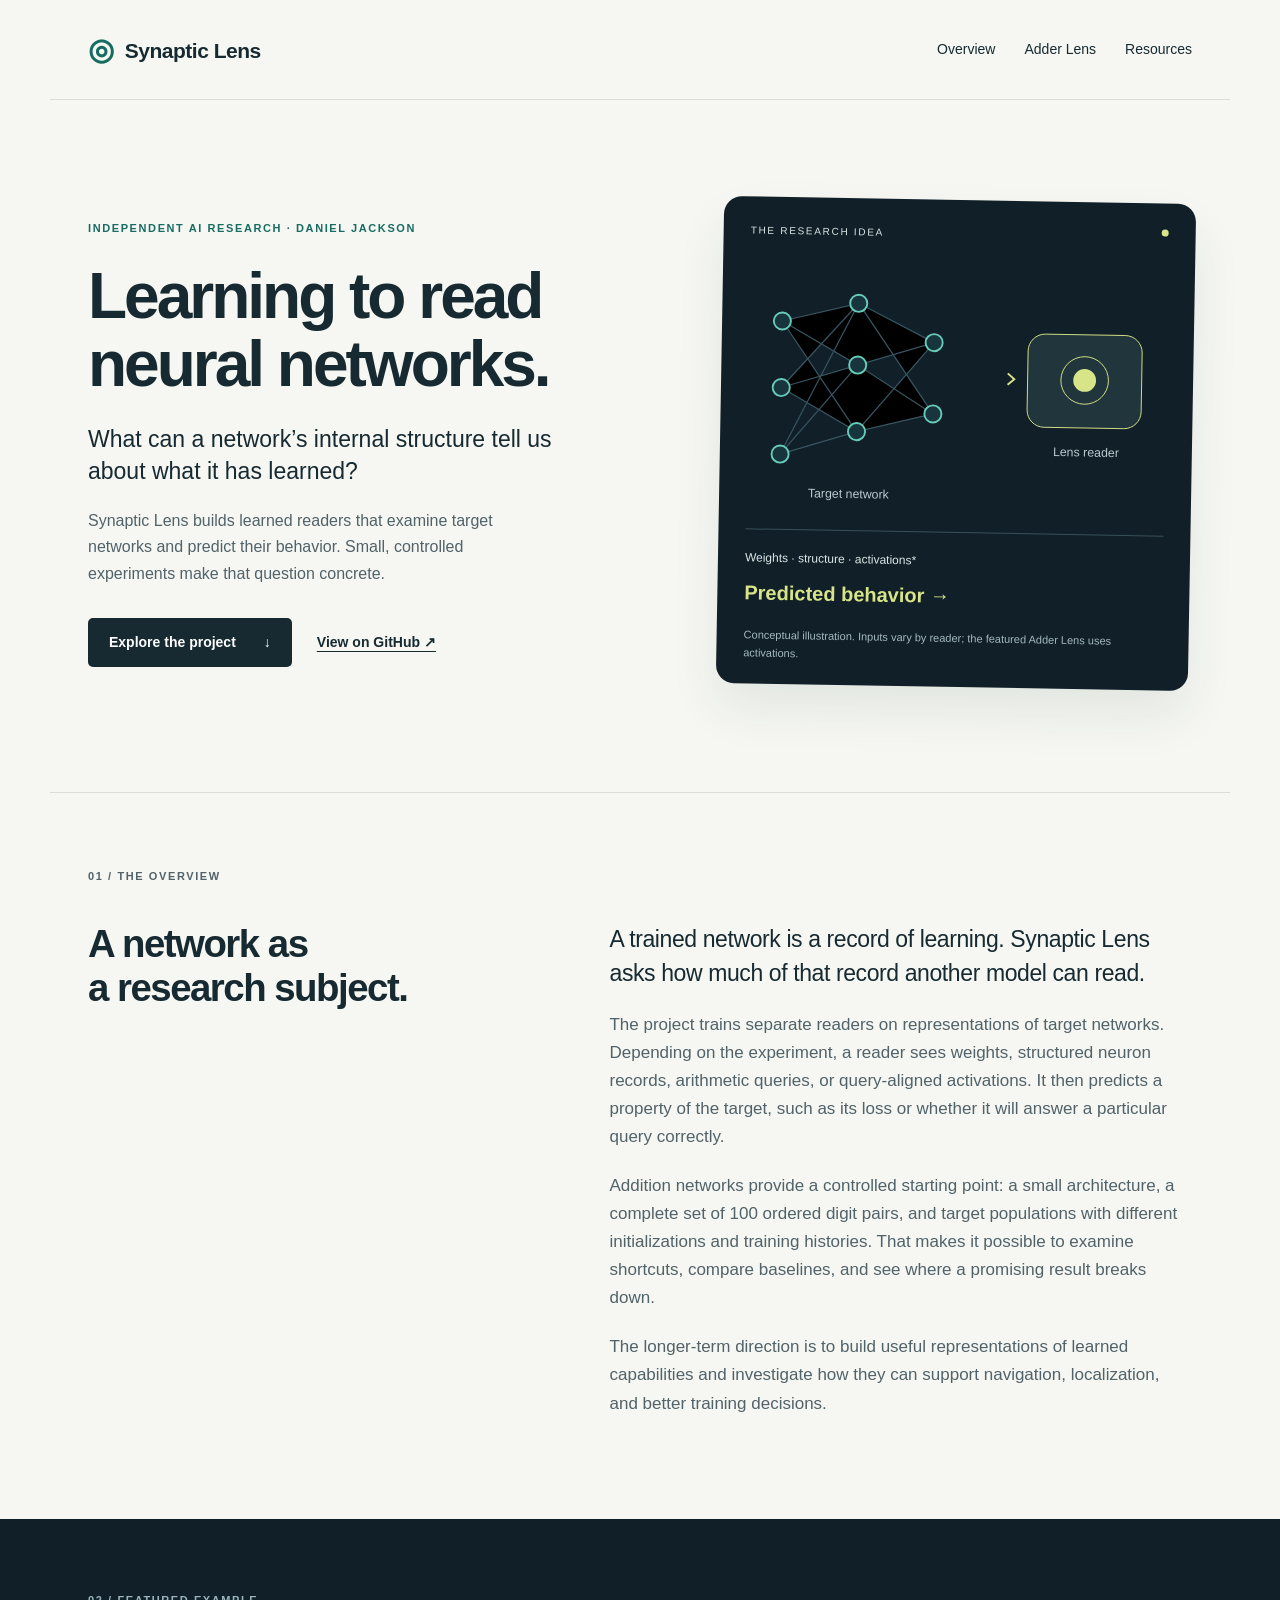
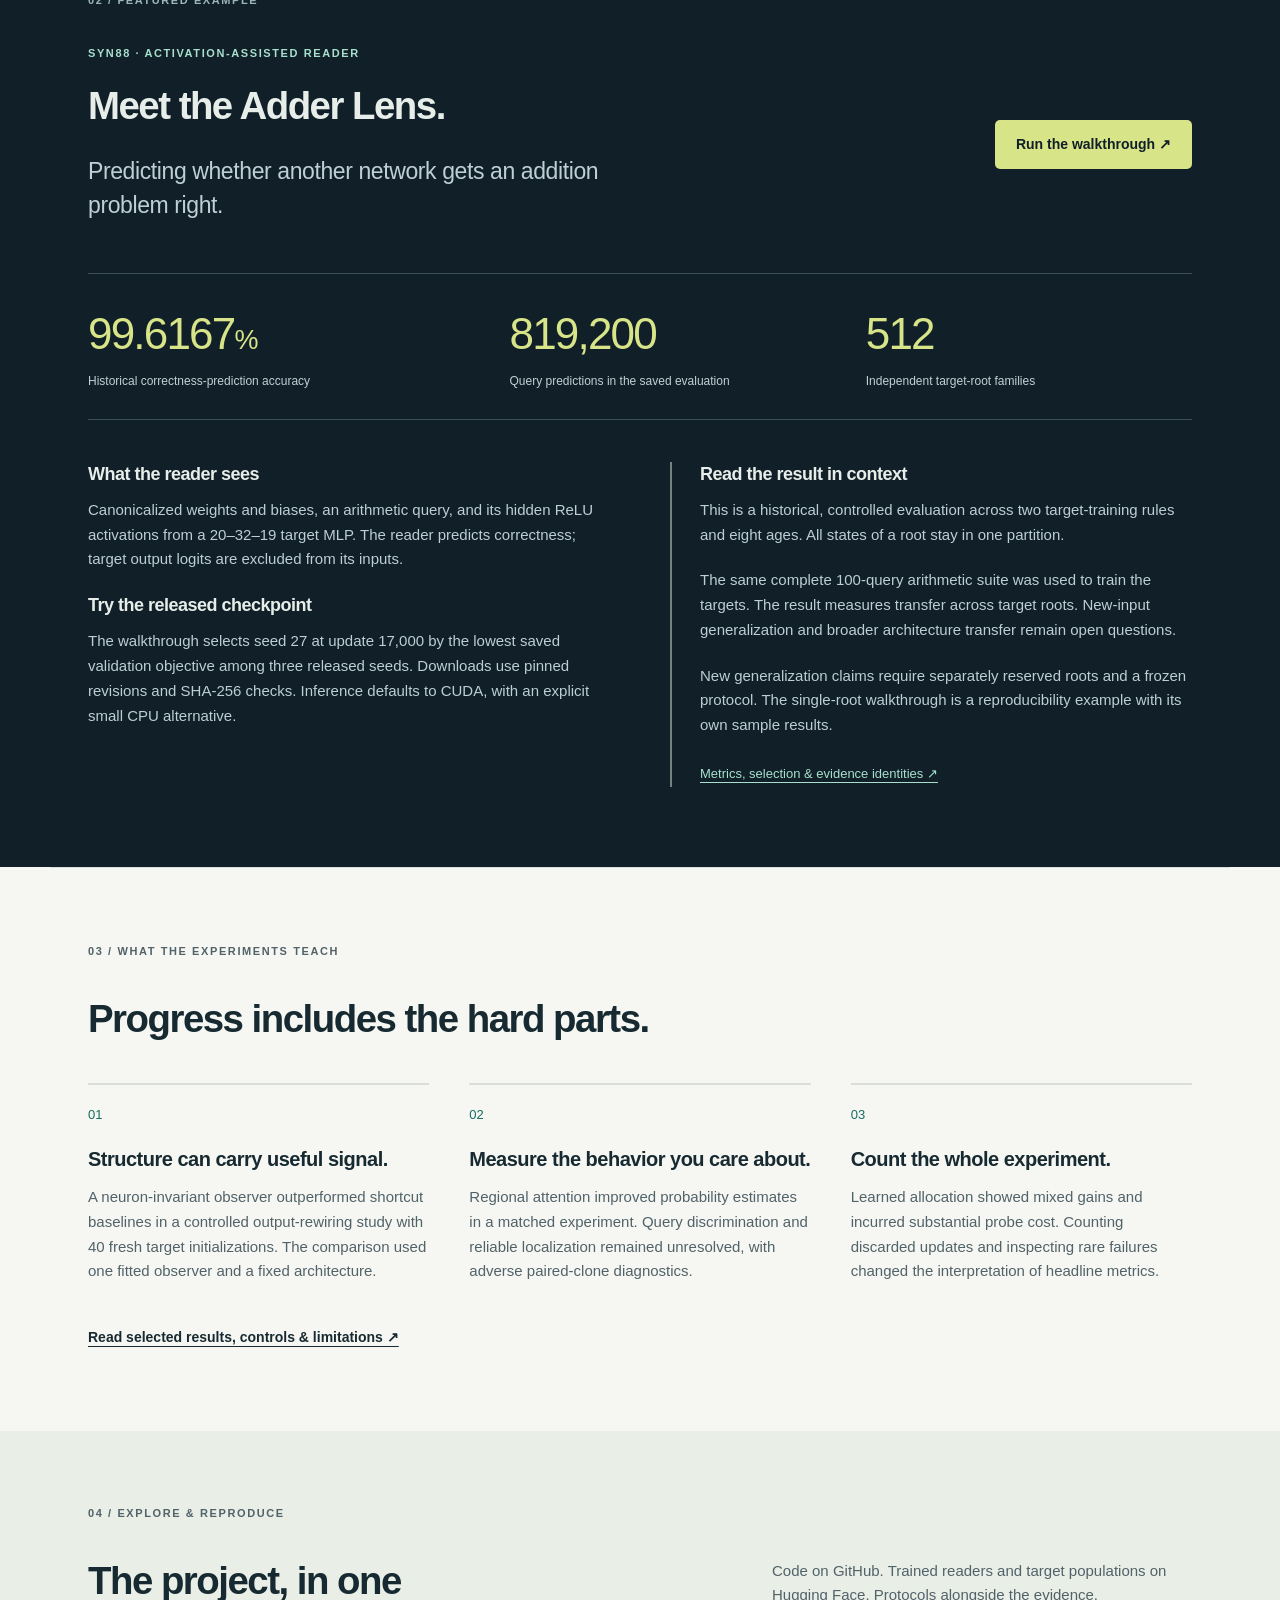
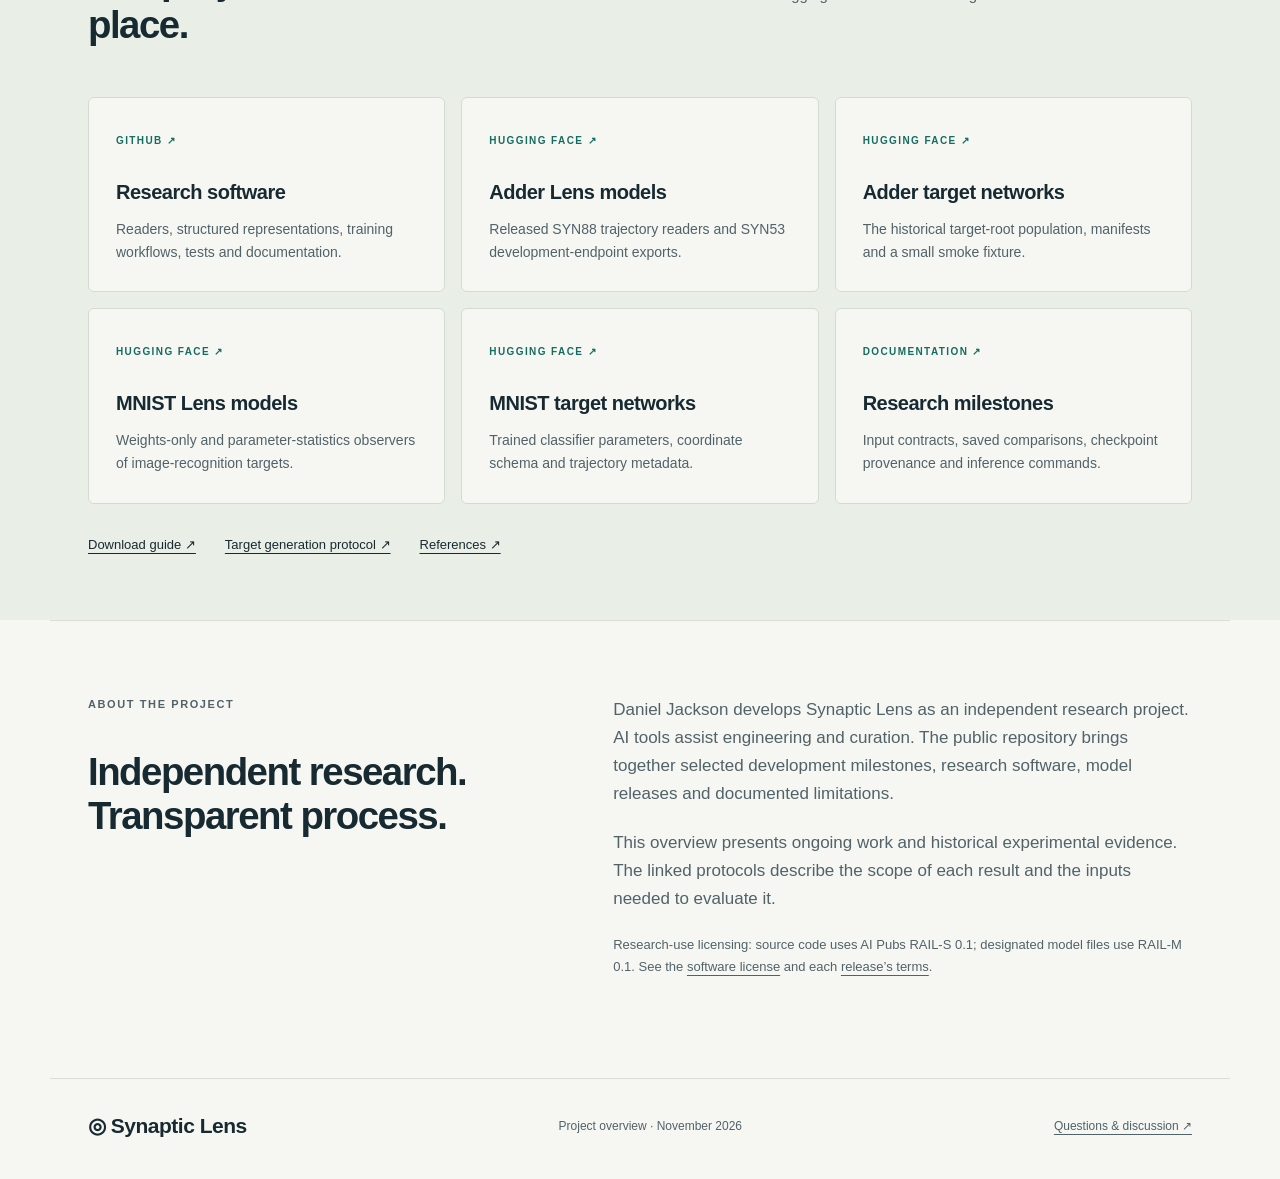
==== docs/index.html @ 33cac9ff "Add Synaptic Lens research overview and GitHub Pages hub" ====
<!doctype html>
<html lang="en"><head><meta charset="utf-8"><meta name="viewport" content="width=device-width, initial-scale=1"><meta name="description" content="Synaptic Lens is Daniel Jackson’s independent research project studying what neural networks reveal about their own capabilities. Explore the research, trained readers, and reproducible examples."><meta name="theme-color" content="#101f28"><title>Synaptic Lens · Learning to read neural networks</title><link rel="stylesheet" href="assets/site.css"></head>
<body><a class="skip" href="#main">Skip to content</a>
<header class="wrap"><a class="brand" href="#"><span class="mark" aria-hidden="true">◎</span> Synaptic Lens</a><nav aria-label="Main navigation"><a href="#overview">Overview</a><a href="#example">Adder Lens</a><a href="#resources">Resources</a></nav></header>
<main id="main"><section class="hero wrap"><div><p class="eyebrow">INDEPENDENT AI RESEARCH · DANIEL JACKSON</p><h1>Learning to read<br>neural networks.</h1><p class="lead">What can a network’s internal structure tell us about what it has learned?</p><p class="intro">Synaptic Lens builds learned readers that examine target networks and predict their behavior. Small, controlled experiments make that question concrete.</p><div class="actions"><a class="button" href="#overview">Explore the project <span aria-hidden="true">↓</span></a><a class="text-link" href="https://github.com/danielrjackson/synaptic-lens">View on GitHub ↗</a></div></div>
<div class="diagram" aria-label="Conceptual diagram: target network weights and activations enter a Lens reader, which predicts target behavior"><div class="diagram-head"><span>THE RESEARCH IDEA</span><span class="dot"></span></div><svg viewBox="0 0 440 270" role="img" aria-label="An illustrative network and a separate reader"><defs><linearGradient id="line"><stop stop-color="#67cbb9"/><stop offset="1" stop-color="#d8e488"/></linearGradient></defs><g stroke="#385561" stroke-width="1.3"><path d="M35 60L115 40 195 80M35 60L115 105 195 80M35 60L115 175 195 80M35 130L115 40 195 155M35 130L115 105 195 155M35 130L115 175 195 155M35 200L115 40M35 200L115 105M35 200L115 175"/></g><g fill="#18343c" stroke="#67cbb9" stroke-width="2"><circle cx="35" cy="60" r="9"/><circle cx="35" cy="130" r="9"/><circle cx="35" cy="200" r="9"/><circle cx="115" cy="40" r="9"/><circle cx="115" cy="105" r="9"/><circle cx="115" cy="175" r="9"/><circle cx="195" cy="80" r="9"/><circle cx="195" cy="155" r="9"/></g><path d="M223 117H278" stroke="url(#line)" stroke-width="2"/><path d="M273 111L280 117 273 123" fill="none" stroke="#d8e488" stroke-width="2"/><rect x="294" y="69" width="120" height="98" rx="18" fill="#20353c" stroke="#d8e488"/><circle cx="354" cy="117" r="25" fill="none" stroke="#d8e488"/><circle cx="354" cy="117" r="12" fill="#d8e488"/><g fill="#bacbd0" font-family="Arial,sans-serif" font-size="13"><text x="65" y="245">Target network</text><text x="322" y="197">Lens reader</text></g></svg><div class="signal"><span>Weights · structure · activations*</span><strong>Predicted behavior →</strong></div><p class="diagram-note">Conceptual illustration. Inputs vary by reader; the featured Adder Lens uses activations.</p></div></section>
<section id="overview" class="section wrap"><div class="section-label">01 / THE OVERVIEW</div><div class="editorial"><h2>A network as<br>a research subject.</h2><div><p class="large">A trained network is a record of learning. Synaptic Lens asks how much of that record another model can read.</p><p>The project trains separate readers on representations of target networks. Depending on the experiment, a reader sees weights, structured neuron records, arithmetic queries, or query-aligned activations. It then predicts a property of the target, such as its loss or whether it will answer a particular query correctly.</p><p>Addition networks provide a controlled starting point: a small architecture, a complete set of 100 ordered digit pairs, and target populations with different initializations and training histories. That makes it possible to examine shortcuts, compare baselines, and see where a promising result breaks down.</p><p>The longer-term direction is to build useful representations of learned capabilities and investigate how they can support navigation, localization, and better training decisions.</p></div></div></section>
<section id="example" class="feature"><div class="wrap"><div class="section-label">02 / FEATURED EXAMPLE</div><div class="feature-top"><div><p class="eyebrow">SYN88 · ACTIVATION-ASSISTED READER</p><h2>Meet the Adder Lens.</h2><p class="large">Predicting whether another network gets an addition problem right.</p></div><a class="button light" href="https://github.com/danielrjackson/synaptic-lens/blob/main/docs/ADDER_EXAMPLE.md">Run the walkthrough ↗</a></div><div class="stats"><div><strong>99.6167<span>%</span></strong><p>Historical correctness-prediction accuracy</p></div><div><strong>819,200</strong><p>Query predictions in the saved evaluation</p></div><div><strong>512</strong><p>Independent target-root families</p></div></div><div class="feature-details"><div><h3>What the reader sees</h3><p>Canonicalized weights and biases, an arithmetic query, and its hidden ReLU activations from a 20–32–19 target MLP. The reader predicts correctness; target output logits are excluded from its inputs.</p><h3>Try the released checkpoint</h3><p>The walkthrough selects seed 27 at update 17,000 by the lowest saved validation objective among three released seeds. Downloads use pinned revisions and SHA-256 checks. Inference defaults to CUDA, with an explicit small CPU alternative.</p></div><aside class="scope"><h3>Read the result in context</h3><p>This is a historical, controlled evaluation across two target-training rules and eight ages. All states of a root stay in one partition.</p><p>The same complete 100-query arithmetic suite was used to train the targets. The result measures transfer across target roots. New-input generalization and broader architecture transfer remain open questions.</p><p>New generalization claims require separately reserved roots and a frozen protocol. The single-root walkthrough is a reproducibility example with its own sample results.</p><a href="https://github.com/danielrjackson/synaptic-lens/blob/main/docs/ADDER_EXAMPLE.md#historical-benchmark-evidence">Metrics, selection &amp; evidence identities ↗</a></aside></div></div></section>
<section class="section wrap"><div class="section-label">03 / WHAT THE EXPERIMENTS TEACH</div><h2>Progress includes the hard parts.</h2><div class="findings"><article><span class="number">01</span><h3>Structure can carry useful signal.</h3><p>A neuron-invariant observer outperformed shortcut baselines in a controlled output-rewiring study with 40 fresh target initializations. The comparison used one fitted observer and a fixed architecture.</p></article><article><span class="number">02</span><h3>Measure the behavior you care about.</h3><p>Regional attention improved probability estimates in a matched experiment. Query discrimination and reliable localization remained unresolved, with adverse paired-clone diagnostics.</p></article><article><span class="number">03</span><h3>Count the whole experiment.</h3><p>Learned allocation showed mixed gains and incurred substantial probe cost. Counting discarded updates and inspecting rare failures changed the interpretation of headline metrics.</p></article></div><a class="text-link" href="https://github.com/danielrjackson/synaptic-lens/blob/main/docs/RESULTS.md">Read selected results, controls &amp; limitations ↗</a></section>
<section id="resources" class="resources"><div class="wrap"><div class="section-label">04 / EXPLORE &amp; REPRODUCE</div><div class="resource-header"><h2>The project, in one place.</h2><p>Code on GitHub. Trained readers and target populations on Hugging Face. Protocols alongside the evidence.</p></div><div class="resource-grid"><a class="resource" href="https://github.com/danielrjackson/synaptic-lens"><span>GITHUB ↗</span><h3>Research software</h3><p>Readers, structured representations, training workflows, tests and documentation.</p></a><a class="resource" href="https://huggingface.co/danielrjackson/synaptic-lens-adder"><span>HUGGING FACE ↗</span><h3>Adder Lens models</h3><p>Released SYN88 trajectory readers and SYN53 development-endpoint exports.</p></a><a class="resource" href="https://huggingface.co/danielrjackson/synaptic-lens-targets-adder"><span>HUGGING FACE ↗</span><h3>Adder target networks</h3><p>The historical target-root population, manifests and a small smoke fixture.</p></a><a class="resource" href="https://huggingface.co/danielrjackson/synaptic-lens-mnist"><span>HUGGING FACE ↗</span><h3>MNIST Lens models</h3><p>Weights-only and parameter-statistics observers of image-recognition targets.</p></a><a class="resource" href="https://huggingface.co/danielrjackson/synaptic-lens-targets-mnist"><span>HUGGING FACE ↗</span><h3>MNIST target networks</h3><p>Trained classifier parameters, coordinate schema and trajectory metadata.</p></a><a class="resource" href="https://github.com/danielrjackson/synaptic-lens/blob/main/docs/milestones/README.md"><span>DOCUMENTATION ↗</span><h3>Research milestones</h3><p>Input contracts, saved comparisons, checkpoint provenance and inference commands.</p></a></div><div class="small-links"><a href="https://github.com/danielrjackson/synaptic-lens/blob/main/docs/DOWNLOADS.md">Download guide ↗</a><a href="https://github.com/danielrjackson/synaptic-lens/blob/main/docs/milestones/syn88-generation.md">Target generation protocol ↗</a><a href="https://github.com/danielrjackson/synaptic-lens/blob/main/docs/REFERENCES.md">References ↗</a></div></div></section>
<section class="section wrap about"><div><div class="section-label">ABOUT THE PROJECT</div><h2>Independent research.<br>Transparent process.</h2></div><div><p>Daniel Jackson develops Synaptic Lens as an independent research project. AI tools assist engineering and curation. The public repository brings together selected development milestones, research software, model releases and documented limitations.</p><p>This overview presents ongoing work and historical experimental evidence. The linked protocols describe the scope of each result and the inputs needed to evaluate it.</p><p class="license">Research-use licensing: source code uses AI Pubs RAIL-S 0.1; designated model files use RAIL-M 0.1. See the <a href="https://github.com/danielrjackson/synaptic-lens/blob/main/LICENSE.md">software license</a> and each <a href="https://github.com/danielrjackson/synaptic-lens/blob/main/docs/ARTIFACTS.md">release’s terms</a>.</p></div></section></main>
<footer class="wrap"><a class="brand" href="#">◎ Synaptic Lens</a><span>Project overview · November 2026</span><a href="https://github.com/danielrjackson/synaptic-lens/issues">Questions &amp; discussion ↗</a></footer>
</body></html>
---- docs/assets/site.css ----
:root{--ink:#172a31;--muted:#516269;--paper:#f6f7f2;--line:#d9dfd8;--teal:#176c61;--dark:#101f28;--mint:#a8e0cd;--lime:#d8e488}*{box-sizing:border-box}html{scroll-behavior:smooth;scroll-padding-top:30px}body{margin:0;background:var(--paper);color:var(--ink);font-family:Arial,Helvetica,sans-serif;font-size:17px;line-height:1.65}a{color:inherit;text-underline-offset:4px}a:focus-visible{outline:3px solid #cb8318;outline-offset:5px}.wrap{max-width:1180px;margin:auto;padding-left:38px;padding-right:38px}header{display:flex;align-items:center;justify-content:space-between;min-height:100px;border-bottom:1px solid var(--line);gap:24px}.brand{font-weight:700;letter-spacing:-.5px;font-size:21px;text-decoration:none;white-space:nowrap}.mark{color:var(--teal);font-size:30px;vertical-align:-2px;margin-right:6px}nav{display:flex;gap:29px;font-size:14px}nav a{text-decoration:none}nav a:hover,.text-link:hover{color:var(--teal)}.hero{display:grid;grid-template-columns:1.2fr 1fr;gap:65px;align-items:center;padding-top:100px;padding-bottom:105px}.eyebrow,.section-label{font-size:11px;font-weight:700;letter-spacing:1.6px;line-height:1.6}.eyebrow{color:var(--teal)}h1{font-size:clamp(44px,5vw,64px);letter-spacing:-3px;line-height:1.07;margin:24px 0}h2{font-size:clamp(31px,3vw,40px);letter-spacing:-1.5px;line-height:1.15;margin:0 0 26px}h3{font-size:20px;letter-spacing:-.5px;line-height:1.35;margin:0 0 12px}p{margin:0 0 21px}.lead{font-size:23px;line-height:1.4;max-width:480px}.intro{font-size:16px;color:var(--muted);max-width:450px}.actions{display:flex;align-items:center;gap:25px;margin-top:31px;flex-wrap:wrap}.button{display:inline-flex;gap:28px;align-items:center;justify-content:center;padding:13px 21px;border-radius:5px;background:var(--ink);color:white;text-decoration:none;font-size:14px;font-weight:700}.button:hover{background:var(--teal)}.text-link{font-size:14px;font-weight:700}.diagram{background:var(--dark);border-radius:18px;color:#dbe7e5;padding:26px 27px 22px;box-shadow:0 25px 50px #122c3515;transform:rotate(1deg)}.diagram-head{font-size:10px;letter-spacing:1.7px;display:flex;justify-content:space-between}.dot{height:7px;width:7px;background:var(--lime);border-radius:50%}.diagram svg{width:100%;margin-top:24px}.signal{border-top:1px solid #39505a;padding-top:19px;display:flex;flex-direction:column;gap:8px;font-size:12px}.signal strong{font-size:20px;color:var(--lime)}.diagram-note{font-size:11px;color:#a5b9bf;margin:16px 0 0}.section{padding-top:75px;padding-bottom:80px;border-top:1px solid var(--line)}.section-label{color:var(--muted);margin-bottom:36px}.editorial{display:grid;grid-template-columns:1fr 1.35fr;gap:90px}.editorial p,.about p{color:var(--muted)}.large{font-size:23px;line-height:1.48;letter-spacing:-.4px}.editorial .large{color:var(--ink)}.feature{background:var(--dark);color:#e7eee9;padding:73px 0 80px}.feature .section-label{color:#9bb5bd}.feature .eyebrow{color:var(--mint)}.feature-top{display:flex;gap:35px;align-items:center;justify-content:space-between}.feature-top .large{max-width:560px;color:#bed0d4}.light{background:var(--lime);color:var(--dark);white-space:nowrap}.light:hover{background:var(--mint)}.stats{display:grid;grid-template-columns:1.2fr 1fr 1fr;border-top:1px solid #3c5058;border-bottom:1px solid #3c5058;margin:30px 0 42px;padding:29px 0;gap:30px}.stats strong{font-size:44px;letter-spacing:-1.8px;color:var(--lime);font-weight:500;line-height:1.4}.stats strong span{font-size:27px}.stats p{font-size:12px;line-height:1.5;color:#c1d0d4;margin:7px 0 0}.feature-details{display:grid;grid-template-columns:1fr 1fr;gap:60px}.feature-details p{font-size:15px;color:#bdcfd3}.feature-details h3{font-size:18px}.scope{border-left:2px solid #708582;padding-left:28px}.scope a{font-size:13px;color:var(--mint)}.findings{display:grid;grid-template-columns:repeat(3,1fr);gap:40px;margin:42px 0 18px}.number{display:block;color:var(--teal);font-size:13px;margin-bottom:21px;border-top:2px solid var(--line);padding-top:19px}.findings p{font-size:15px;color:var(--muted)}.resources{background:#e9eee6;padding:74px 0 65px}.resource-header{display:flex;gap:70px;justify-content:space-between;align-items:start}.resource-header h2{max-width:400px}.resource-header p{max-width:420px;color:var(--muted);font-size:15px}.resource-grid{display:grid;grid-template-columns:repeat(3,1fr);gap:16px;margin-top:24px}.resource{display:block;padding:27px;background:var(--paper);border:1px solid #d3dbd1;text-decoration:none;border-radius:6px;transition:transform .15s,border-color .15s}.resource:hover{transform:translateY(-3px);border-color:var(--teal)}.resource span{font-size:10px;font-weight:700;letter-spacing:1.4px;color:var(--teal)}.resource h3{margin-top:26px}.resource p{font-size:14px;color:var(--muted);margin:0}.small-links{display:flex;gap:29px;flex-wrap:wrap;margin-top:30px;font-size:13px}.about{display:grid;grid-template-columns:1fr 1.3fr;gap:80px}.license{font-size:13px}footer{border-top:1px solid var(--line);display:flex;justify-content:space-between;align-items:center;gap:20px;padding-top:30px;padding-bottom:35px}footer span,footer>a:last-child{font-size:12px;color:var(--muted)}.skip{position:absolute;left:20px;top:-80px;padding:8px;background:white;z-index:2}.skip:focus{top:10px}@media(max-width:850px){.hero{gap:35px;padding-top:65px;padding-bottom:65px}.wrap{padding-left:25px;padding-right:25px}h1{letter-spacing:-2px}.editorial{gap:40px}.feature-top{display:block}.feature-top .button{margin:4px 0 15px}.feature-details{gap:35px}.resource-grid{grid-template-columns:repeat(2,1fr)}.stats strong{font-size:34px}.about{gap:40px}.diagram{padding:20px}.findings{gap:25px}}@media(max-width:620px){body{font-size:16px}header{min-height:112px;flex-direction:column;align-items:flex-start;justify-content:center;gap:12px}nav{gap:25px;font-size:13px}.hero{grid-template-columns:1fr;gap:42px;padding-top:43px;padding-bottom:54px}h1{font-size:48px}.lead{font-size:22px}.diagram{transform:none;max-width:440px;width:100%}.editorial,.feature-details,.about{grid-template-columns:1fr;gap:14px}.section{padding-top:49px;padding-bottom:49px}.section-label{margin-bottom:27px}.feature{padding:50px 0}.stats{grid-template-columns:1fr;gap:22px;padding:22px 0}.stats>div{display:flex;gap:20px;align-items:center;justify-content:space-between}.stats strong{font-size:36px;white-space:nowrap}.stats p{max-width:145px;margin:0}.scope{margin-top:14px;padding-left:20px}.findings{grid-template-columns:1fr;gap:10px;margin-top:29px}.number{margin-bottom:14px}.resource-header{display:block}.resource-grid{grid-template-columns:1fr}.resources{padding:49px 0}.resource{padding:23px}.resource h3{margin-top:16px}.small-links{gap:16px;flex-direction:column}footer{align-items:flex-start;flex-direction:column;padding-top:25px;padding-bottom:28px}.large{font-size:21px}}@media(prefers-reduced-motion:reduce){html{scroll-behavior:auto}.resource{transition:none}}
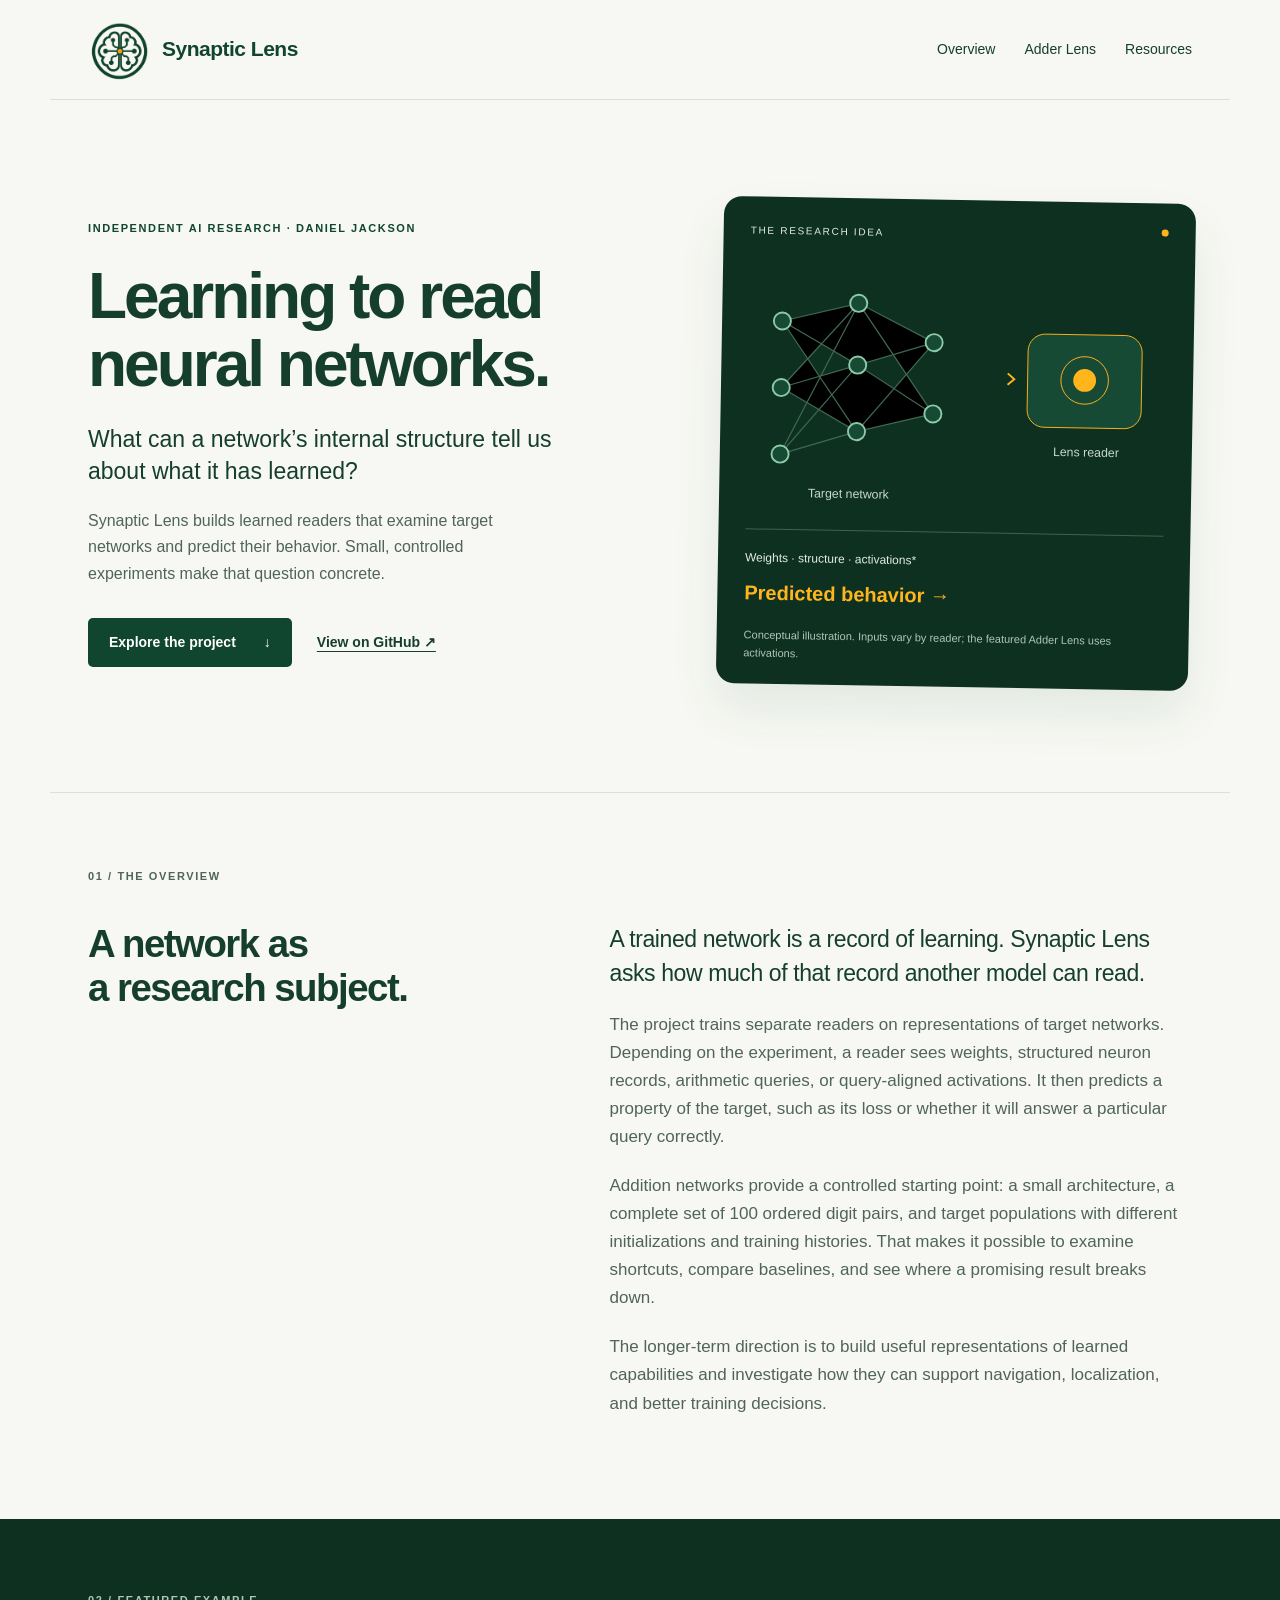
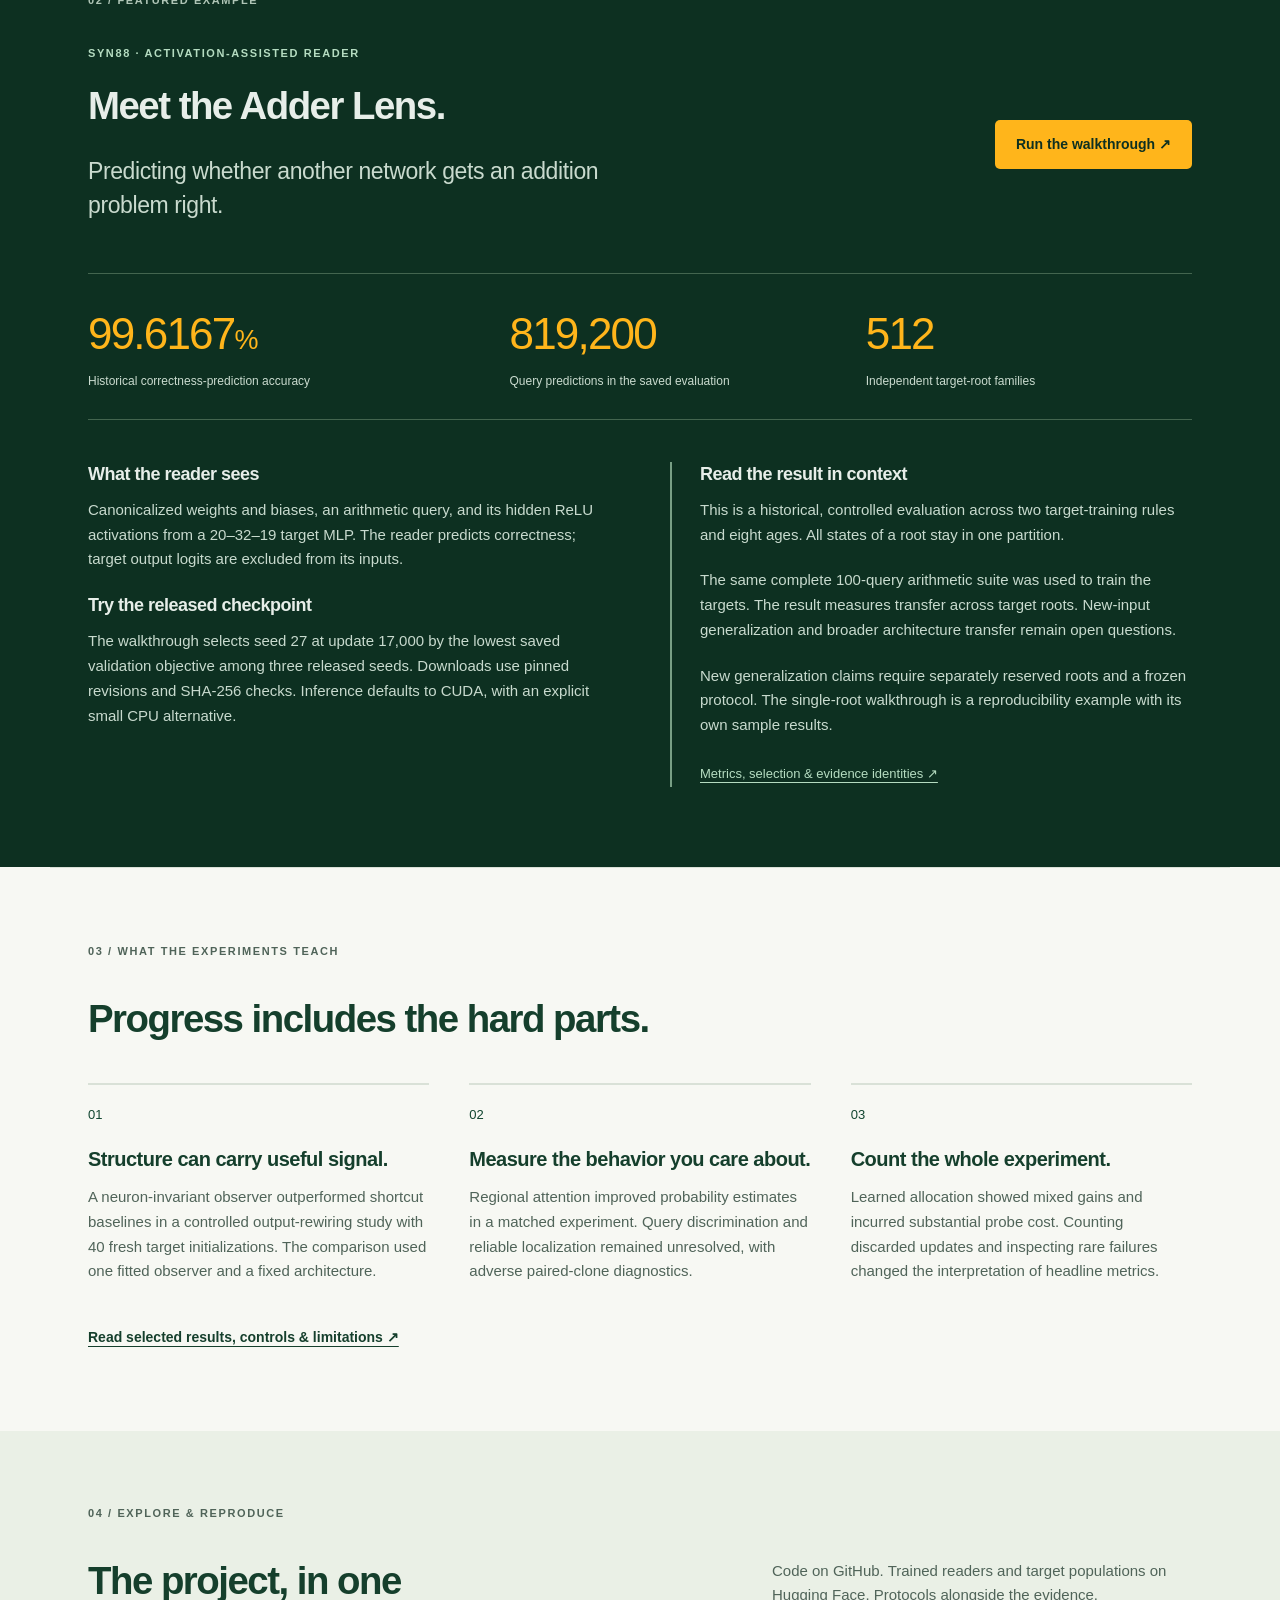
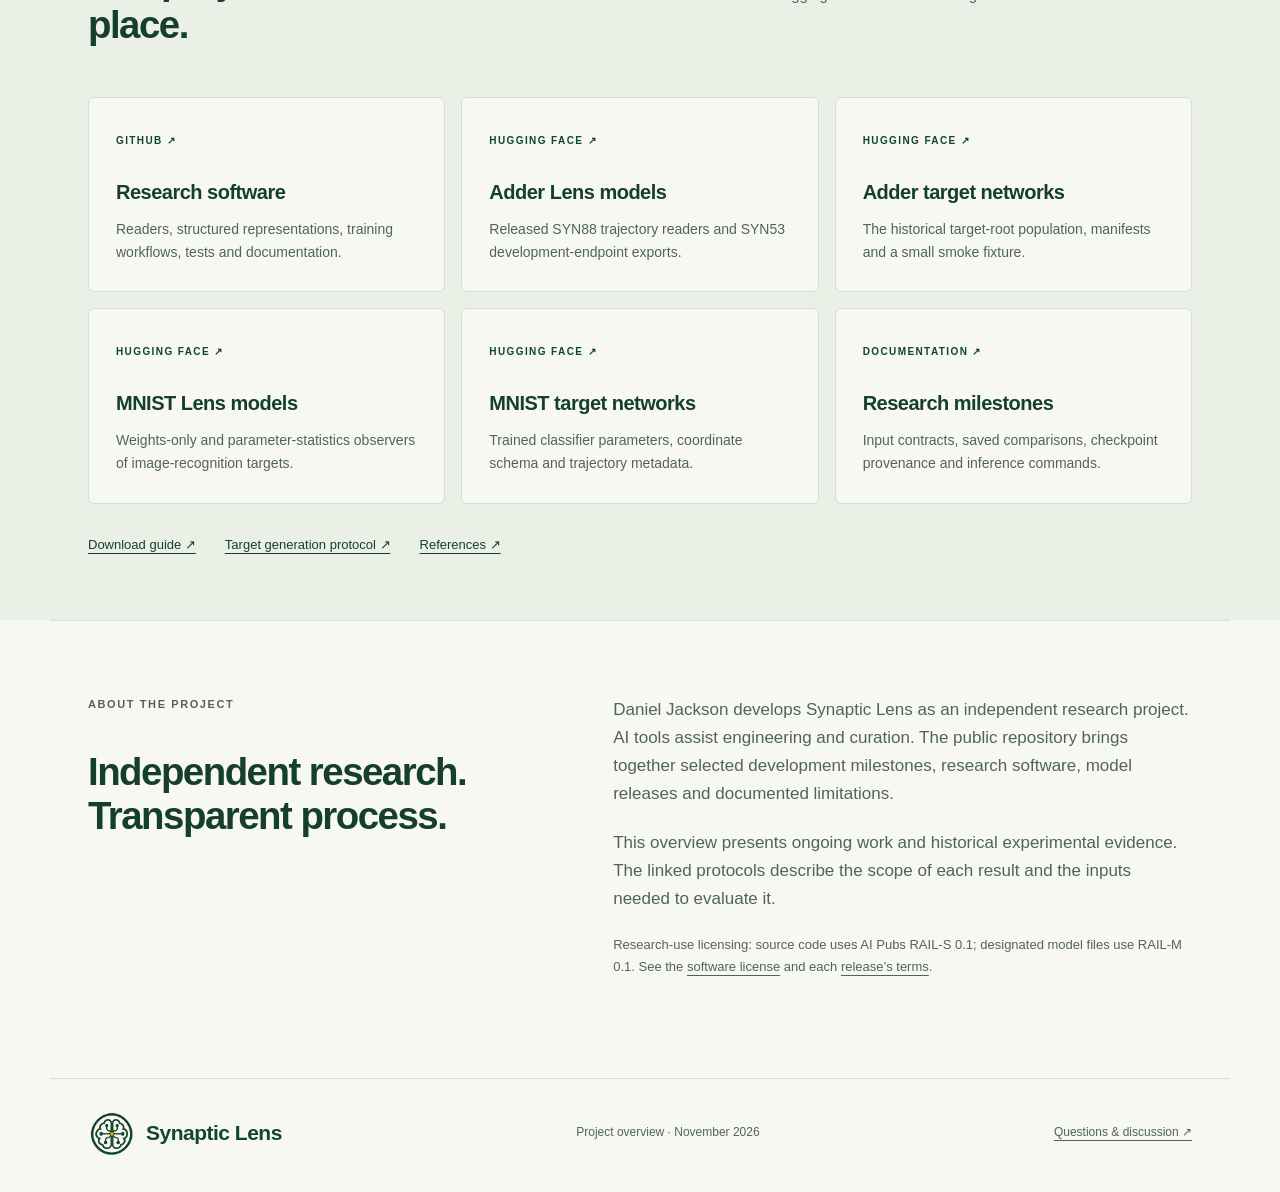
==== commit 57b02a61: "Adopt dark green brain identity and add sharing metadata" ====
--- a/docs/index.html
+++ b/docs/index.html
@@ -1,13 +1,28 @@
 <!doctype html>
-<html lang="en"><head><meta charset="utf-8"><meta name="viewport" content="width=device-width, initial-scale=1"><meta name="description" content="Synaptic Lens is Daniel Jackson’s independent research project studying what neural networks reveal about their own capabilities. Explore the research, trained readers, and reproducible examples."><meta name="theme-color" content="#101f28"><title>Synaptic Lens · Learning to read neural networks</title><link rel="stylesheet" href="assets/site.css"></head>
+<html lang="en"><head><meta charset="utf-8"><meta name="viewport" content="width=device-width, initial-scale=1"><meta name="description" content="Synaptic Lens is Daniel Jackson’s independent research project studying what neural networks reveal about their own capabilities. Explore the research, trained readers, and reproducible examples."><meta name="theme-color" content="#10452f"><title>Synaptic Lens · Learning to read neural networks</title><link rel="icon" type="image/png" href="assets/synaptic-lens-dark-green-brain-logo.png"><link rel="stylesheet" href="assets/site.css"><link rel="canonical" href="https://danielrjackson.github.io/synaptic-lens/">
+<meta property="og:type" content="website">
+<meta property="og:site_name" content="Synaptic Lens">
+<meta property="og:title" content="Synaptic Lens · Learning to read neural networks">
+<meta property="og:description" content="Independent AI research by Daniel Jackson. Explore learned readers, the Adder Lens example, trained models and reproducible experiments.">
+<meta property="og:url" content="https://danielrjackson.github.io/synaptic-lens/">
+<meta property="og:image" content="https://danielrjackson.github.io/synaptic-lens/assets/synaptic-lens-dark-green-brain-logo.png">
+<meta property="og:image:type" content="image/png">
+<meta property="og:image:width" content="1254">
+<meta property="og:image:height" content="1254">
+<meta property="og:image:alt" content="Synaptic Lens dark-green circuit brain with an amber center">
+<meta name="twitter:card" content="summary">
+<meta name="twitter:title" content="Synaptic Lens · Learning to read neural networks">
+<meta name="twitter:description" content="Independent AI research, learned readers and reproducible Adder Lens experiments.">
+<meta name="twitter:image" content="https://danielrjackson.github.io/synaptic-lens/assets/synaptic-lens-dark-green-brain-logo.png">
+</head>
 <body><a class="skip" href="#main">Skip to content</a>
-<header class="wrap"><a class="brand" href="#"><span class="mark" aria-hidden="true">◎</span> Synaptic Lens</a><nav aria-label="Main navigation"><a href="#overview">Overview</a><a href="#example">Adder Lens</a><a href="#resources">Resources</a></nav></header>
+<header class="wrap"><a class="brand" href="#"><img class="brand-logo" src="assets/synaptic-lens-dark-green-brain-logo.png" width="64" height="64" alt="">Synaptic Lens</a><nav aria-label="Main navigation"><a href="#overview">Overview</a><a href="#example">Adder Lens</a><a href="#resources">Resources</a></nav></header>
 <main id="main"><section class="hero wrap"><div><p class="eyebrow">INDEPENDENT AI RESEARCH · DANIEL JACKSON</p><h1>Learning to read<br>neural networks.</h1><p class="lead">What can a network’s internal structure tell us about what it has learned?</p><p class="intro">Synaptic Lens builds learned readers that examine target networks and predict their behavior. Small, controlled experiments make that question concrete.</p><div class="actions"><a class="button" href="#overview">Explore the project <span aria-hidden="true">↓</span></a><a class="text-link" href="https://github.com/danielrjackson/synaptic-lens">View on GitHub ↗</a></div></div>
-<div class="diagram" aria-label="Conceptual diagram: target network weights and activations enter a Lens reader, which predicts target behavior"><div class="diagram-head"><span>THE RESEARCH IDEA</span><span class="dot"></span></div><svg viewBox="0 0 440 270" role="img" aria-label="An illustrative network and a separate reader"><defs><linearGradient id="line"><stop stop-color="#67cbb9"/><stop offset="1" stop-color="#d8e488"/></linearGradient></defs><g stroke="#385561" stroke-width="1.3"><path d="M35 60L115 40 195 80M35 60L115 105 195 80M35 60L115 175 195 80M35 130L115 40 195 155M35 130L115 105 195 155M35 130L115 175 195 155M35 200L115 40M35 200L115 105M35 200L115 175"/></g><g fill="#18343c" stroke="#67cbb9" stroke-width="2"><circle cx="35" cy="60" r="9"/><circle cx="35" cy="130" r="9"/><circle cx="35" cy="200" r="9"/><circle cx="115" cy="40" r="9"/><circle cx="115" cy="105" r="9"/><circle cx="115" cy="175" r="9"/><circle cx="195" cy="80" r="9"/><circle cx="195" cy="155" r="9"/></g><path d="M223 117H278" stroke="url(#line)" stroke-width="2"/><path d="M273 111L280 117 273 123" fill="none" stroke="#d8e488" stroke-width="2"/><rect x="294" y="69" width="120" height="98" rx="18" fill="#20353c" stroke="#d8e488"/><circle cx="354" cy="117" r="25" fill="none" stroke="#d8e488"/><circle cx="354" cy="117" r="12" fill="#d8e488"/><g fill="#bacbd0" font-family="Arial,sans-serif" font-size="13"><text x="65" y="245">Target network</text><text x="322" y="197">Lens reader</text></g></svg><div class="signal"><span>Weights · structure · activations*</span><strong>Predicted behavior →</strong></div><p class="diagram-note">Conceptual illustration. Inputs vary by reader; the featured Adder Lens uses activations.</p></div></section>
+<div class="diagram" aria-label="Conceptual diagram: target network weights and activations enter a Lens reader, which predicts target behavior"><div class="diagram-head"><span>THE RESEARCH IDEA</span><span class="dot"></span></div><svg viewBox="0 0 440 270" role="img" aria-label="An illustrative network and a separate reader"><defs><linearGradient id="line"><stop stop-color="#8cc9a6"/><stop offset="1" stop-color="#ffb51b"/></linearGradient></defs><g stroke="#3f6850" stroke-width="1.3"><path d="M35 60L115 40 195 80M35 60L115 105 195 80M35 60L115 175 195 80M35 130L115 40 195 155M35 130L115 105 195 155M35 130L115 175 195 155M35 200L115 40M35 200L115 105M35 200L115 175"/></g><g fill="#164a34" stroke="#8cc9a6" stroke-width="2"><circle cx="35" cy="60" r="9"/><circle cx="35" cy="130" r="9"/><circle cx="35" cy="200" r="9"/><circle cx="115" cy="40" r="9"/><circle cx="115" cy="105" r="9"/><circle cx="115" cy="175" r="9"/><circle cx="195" cy="80" r="9"/><circle cx="195" cy="155" r="9"/></g><path d="M223 117H278" stroke="url(#line)" stroke-width="2"/><path d="M273 111L280 117 273 123" fill="none" stroke="#ffb51b" stroke-width="2"/><rect x="294" y="69" width="120" height="98" rx="18" fill="#164a34" stroke="#ffb51b"/><circle cx="354" cy="117" r="25" fill="none" stroke="#ffb51b"/><circle cx="354" cy="117" r="12" fill="#ffb51b"/><g fill="#c8d9cd" font-family="Arial,sans-serif" font-size="13"><text x="65" y="245">Target network</text><text x="322" y="197">Lens reader</text></g></svg><div class="signal"><span>Weights · structure · activations*</span><strong>Predicted behavior →</strong></div><p class="diagram-note">Conceptual illustration. Inputs vary by reader; the featured Adder Lens uses activations.</p></div></section>
 <section id="overview" class="section wrap"><div class="section-label">01 / THE OVERVIEW</div><div class="editorial"><h2>A network as<br>a research subject.</h2><div><p class="large">A trained network is a record of learning. Synaptic Lens asks how much of that record another model can read.</p><p>The project trains separate readers on representations of target networks. Depending on the experiment, a reader sees weights, structured neuron records, arithmetic queries, or query-aligned activations. It then predicts a property of the target, such as its loss or whether it will answer a particular query correctly.</p><p>Addition networks provide a controlled starting point: a small architecture, a complete set of 100 ordered digit pairs, and target populations with different initializations and training histories. That makes it possible to examine shortcuts, compare baselines, and see where a promising result breaks down.</p><p>The longer-term direction is to build useful representations of learned capabilities and investigate how they can support navigation, localization, and better training decisions.</p></div></div></section>
 <section id="example" class="feature"><div class="wrap"><div class="section-label">02 / FEATURED EXAMPLE</div><div class="feature-top"><div><p class="eyebrow">SYN88 · ACTIVATION-ASSISTED READER</p><h2>Meet the Adder Lens.</h2><p class="large">Predicting whether another network gets an addition problem right.</p></div><a class="button light" href="https://github.com/danielrjackson/synaptic-lens/blob/main/docs/ADDER_EXAMPLE.md">Run the walkthrough ↗</a></div><div class="stats"><div><strong>99.6167<span>%</span></strong><p>Historical correctness-prediction accuracy</p></div><div><strong>819,200</strong><p>Query predictions in the saved evaluation</p></div><div><strong>512</strong><p>Independent target-root families</p></div></div><div class="feature-details"><div><h3>What the reader sees</h3><p>Canonicalized weights and biases, an arithmetic query, and its hidden ReLU activations from a 20–32–19 target MLP. The reader predicts correctness; target output logits are excluded from its inputs.</p><h3>Try the released checkpoint</h3><p>The walkthrough selects seed 27 at update 17,000 by the lowest saved validation objective among three released seeds. Downloads use pinned revisions and SHA-256 checks. Inference defaults to CUDA, with an explicit small CPU alternative.</p></div><aside class="scope"><h3>Read the result in context</h3><p>This is a historical, controlled evaluation across two target-training rules and eight ages. All states of a root stay in one partition.</p><p>The same complete 100-query arithmetic suite was used to train the targets. The result measures transfer across target roots. New-input generalization and broader architecture transfer remain open questions.</p><p>New generalization claims require separately reserved roots and a frozen protocol. The single-root walkthrough is a reproducibility example with its own sample results.</p><a href="https://github.com/danielrjackson/synaptic-lens/blob/main/docs/ADDER_EXAMPLE.md#historical-benchmark-evidence">Metrics, selection &amp; evidence identities ↗</a></aside></div></div></section>
 <section class="section wrap"><div class="section-label">03 / WHAT THE EXPERIMENTS TEACH</div><h2>Progress includes the hard parts.</h2><div class="findings"><article><span class="number">01</span><h3>Structure can carry useful signal.</h3><p>A neuron-invariant observer outperformed shortcut baselines in a controlled output-rewiring study with 40 fresh target initializations. The comparison used one fitted observer and a fixed architecture.</p></article><article><span class="number">02</span><h3>Measure the behavior you care about.</h3><p>Regional attention improved probability estimates in a matched experiment. Query discrimination and reliable localization remained unresolved, with adverse paired-clone diagnostics.</p></article><article><span class="number">03</span><h3>Count the whole experiment.</h3><p>Learned allocation showed mixed gains and incurred substantial probe cost. Counting discarded updates and inspecting rare failures changed the interpretation of headline metrics.</p></article></div><a class="text-link" href="https://github.com/danielrjackson/synaptic-lens/blob/main/docs/RESULTS.md">Read selected results, controls &amp; limitations ↗</a></section>
 <section id="resources" class="resources"><div class="wrap"><div class="section-label">04 / EXPLORE &amp; REPRODUCE</div><div class="resource-header"><h2>The project, in one place.</h2><p>Code on GitHub. Trained readers and target populations on Hugging Face. Protocols alongside the evidence.</p></div><div class="resource-grid"><a class="resource" href="https://github.com/danielrjackson/synaptic-lens"><span>GITHUB ↗</span><h3>Research software</h3><p>Readers, structured representations, training workflows, tests and documentation.</p></a><a class="resource" href="https://huggingface.co/danielrjackson/synaptic-lens-adder"><span>HUGGING FACE ↗</span><h3>Adder Lens models</h3><p>Released SYN88 trajectory readers and SYN53 development-endpoint exports.</p></a><a class="resource" href="https://huggingface.co/danielrjackson/synaptic-lens-targets-adder"><span>HUGGING FACE ↗</span><h3>Adder target networks</h3><p>The historical target-root population, manifests and a small smoke fixture.</p></a><a class="resource" href="https://huggingface.co/danielrjackson/synaptic-lens-mnist"><span>HUGGING FACE ↗</span><h3>MNIST Lens models</h3><p>Weights-only and parameter-statistics observers of image-recognition targets.</p></a><a class="resource" href="https://huggingface.co/danielrjackson/synaptic-lens-targets-mnist"><span>HUGGING FACE ↗</span><h3>MNIST target networks</h3><p>Trained classifier parameters, coordinate schema and trajectory metadata.</p></a><a class="resource" href="https://github.com/danielrjackson/synaptic-lens/blob/main/docs/milestones/README.md"><span>DOCUMENTATION ↗</span><h3>Research milestones</h3><p>Input contracts, saved comparisons, checkpoint provenance and inference commands.</p></a></div><div class="small-links"><a href="https://github.com/danielrjackson/synaptic-lens/blob/main/docs/DOWNLOADS.md">Download guide ↗</a><a href="https://github.com/danielrjackson/synaptic-lens/blob/main/docs/milestones/syn88-generation.md">Target generation protocol ↗</a><a href="https://github.com/danielrjackson/synaptic-lens/blob/main/docs/REFERENCES.md">References ↗</a></div></div></section>
 <section class="section wrap about"><div><div class="section-label">ABOUT THE PROJECT</div><h2>Independent research.<br>Transparent process.</h2></div><div><p>Daniel Jackson develops Synaptic Lens as an independent research project. AI tools assist engineering and curation. The public repository brings together selected development milestones, research software, model releases and documented limitations.</p><p>This overview presents ongoing work and historical experimental evidence. The linked protocols describe the scope of each result and the inputs needed to evaluate it.</p><p class="license">Research-use licensing: source code uses AI Pubs RAIL-S 0.1; designated model files use RAIL-M 0.1. See the <a href="https://github.com/danielrjackson/synaptic-lens/blob/main/LICENSE.md">software license</a> and each <a href="https://github.com/danielrjackson/synaptic-lens/blob/main/docs/ARTIFACTS.md">release’s terms</a>.</p></div></section></main>
-<footer class="wrap"><a class="brand" href="#">◎ Synaptic Lens</a><span>Project overview · November 2026</span><a href="https://github.com/danielrjackson/synaptic-lens/issues">Questions &amp; discussion ↗</a></footer>
+<footer class="wrap"><a class="brand" href="#"><img class="brand-logo" src="assets/synaptic-lens-dark-green-brain-logo.png" width="64" height="64" alt="">Synaptic Lens</a><span>Project overview · November 2026</span><a href="https://github.com/danielrjackson/synaptic-lens/issues">Questions &amp; discussion ↗</a></footer>
 </body></html>
--- a/docs/assets/site.css
+++ b/docs/assets/site.css
@@ -1 +1,4 @@
-:root{--ink:#172a31;--muted:#516269;--paper:#f6f7f2;--line:#d9dfd8;--teal:#176c61;--dark:#101f28;--mint:#a8e0cd;--lime:#d8e488}*{box-sizing:border-box}html{scroll-behavior:smooth;scroll-padding-top:30px}body{margin:0;background:var(--paper);color:var(--ink);font-family:Arial,Helvetica,sans-serif;font-size:17px;line-height:1.65}a{color:inherit;text-underline-offset:4px}a:focus-visible{outline:3px solid #cb8318;outline-offset:5px}.wrap{max-width:1180px;margin:auto;padding-left:38px;padding-right:38px}header{display:flex;align-items:center;justify-content:space-between;min-height:100px;border-bottom:1px solid var(--line);gap:24px}.brand{font-weight:700;letter-spacing:-.5px;font-size:21px;text-decoration:none;white-space:nowrap}.mark{color:var(--teal);font-size:30px;vertical-align:-2px;margin-right:6px}nav{display:flex;gap:29px;font-size:14px}nav a{text-decoration:none}nav a:hover,.text-link:hover{color:var(--teal)}.hero{display:grid;grid-template-columns:1.2fr 1fr;gap:65px;align-items:center;padding-top:100px;padding-bottom:105px}.eyebrow,.section-label{font-size:11px;font-weight:700;letter-spacing:1.6px;line-height:1.6}.eyebrow{color:var(--teal)}h1{font-size:clamp(44px,5vw,64px);letter-spacing:-3px;line-height:1.07;margin:24px 0}h2{font-size:clamp(31px,3vw,40px);letter-spacing:-1.5px;line-height:1.15;margin:0 0 26px}h3{font-size:20px;letter-spacing:-.5px;line-height:1.35;margin:0 0 12px}p{margin:0 0 21px}.lead{font-size:23px;line-height:1.4;max-width:480px}.intro{font-size:16px;color:var(--muted);max-width:450px}.actions{display:flex;align-items:center;gap:25px;margin-top:31px;flex-wrap:wrap}.button{display:inline-flex;gap:28px;align-items:center;justify-content:center;padding:13px 21px;border-radius:5px;background:var(--ink);color:white;text-decoration:none;font-size:14px;font-weight:700}.button:hover{background:var(--teal)}.text-link{font-size:14px;font-weight:700}.diagram{background:var(--dark);border-radius:18px;color:#dbe7e5;padding:26px 27px 22px;box-shadow:0 25px 50px #122c3515;transform:rotate(1deg)}.diagram-head{font-size:10px;letter-spacing:1.7px;display:flex;justify-content:space-between}.dot{height:7px;width:7px;background:var(--lime);border-radius:50%}.diagram svg{width:100%;margin-top:24px}.signal{border-top:1px solid #39505a;padding-top:19px;display:flex;flex-direction:column;gap:8px;font-size:12px}.signal strong{font-size:20px;color:var(--lime)}.diagram-note{font-size:11px;color:#a5b9bf;margin:16px 0 0}.section{padding-top:75px;padding-bottom:80px;border-top:1px solid var(--line)}.section-label{color:var(--muted);margin-bottom:36px}.editorial{display:grid;grid-template-columns:1fr 1.35fr;gap:90px}.editorial p,.about p{color:var(--muted)}.large{font-size:23px;line-height:1.48;letter-spacing:-.4px}.editorial .large{color:var(--ink)}.feature{background:var(--dark);color:#e7eee9;padding:73px 0 80px}.feature .section-label{color:#9bb5bd}.feature .eyebrow{color:var(--mint)}.feature-top{display:flex;gap:35px;align-items:center;justify-content:space-between}.feature-top .large{max-width:560px;color:#bed0d4}.light{background:var(--lime);color:var(--dark);white-space:nowrap}.light:hover{background:var(--mint)}.stats{display:grid;grid-template-columns:1.2fr 1fr 1fr;border-top:1px solid #3c5058;border-bottom:1px solid #3c5058;margin:30px 0 42px;padding:29px 0;gap:30px}.stats strong{font-size:44px;letter-spacing:-1.8px;color:var(--lime);font-weight:500;line-height:1.4}.stats strong span{font-size:27px}.stats p{font-size:12px;line-height:1.5;color:#c1d0d4;margin:7px 0 0}.feature-details{display:grid;grid-template-columns:1fr 1fr;gap:60px}.feature-details p{font-size:15px;color:#bdcfd3}.feature-details h3{font-size:18px}.scope{border-left:2px solid #708582;padding-left:28px}.scope a{font-size:13px;color:var(--mint)}.findings{display:grid;grid-template-columns:repeat(3,1fr);gap:40px;margin:42px 0 18px}.number{display:block;color:var(--teal);font-size:13px;margin-bottom:21px;border-top:2px solid var(--line);padding-top:19px}.findings p{font-size:15px;color:var(--muted)}.resources{background:#e9eee6;padding:74px 0 65px}.resource-header{display:flex;gap:70px;justify-content:space-between;align-items:start}.resource-header h2{max-width:400px}.resource-header p{max-width:420px;color:var(--muted);font-size:15px}.resource-grid{display:grid;grid-template-columns:repeat(3,1fr);gap:16px;margin-top:24px}.resource{display:block;padding:27px;background:var(--paper);border:1px solid #d3dbd1;text-decoration:none;border-radius:6px;transition:transform .15s,border-color .15s}.resource:hover{transform:translateY(-3px);border-color:var(--teal)}.resource span{font-size:10px;font-weight:700;letter-spacing:1.4px;color:var(--teal)}.resource h3{margin-top:26px}.resource p{font-size:14px;color:var(--muted);margin:0}.small-links{display:flex;gap:29px;flex-wrap:wrap;margin-top:30px;font-size:13px}.about{display:grid;grid-template-columns:1fr 1.3fr;gap:80px}.license{font-size:13px}footer{border-top:1px solid var(--line);display:flex;justify-content:space-between;align-items:center;gap:20px;padding-top:30px;padding-bottom:35px}footer span,footer>a:last-child{font-size:12px;color:var(--muted)}.skip{position:absolute;left:20px;top:-80px;padding:8px;background:white;z-index:2}.skip:focus{top:10px}@media(max-width:850px){.hero{gap:35px;padding-top:65px;padding-bottom:65px}.wrap{padding-left:25px;padding-right:25px}h1{letter-spacing:-2px}.editorial{gap:40px}.feature-top{display:block}.feature-top .button{margin:4px 0 15px}.feature-details{gap:35px}.resource-grid{grid-template-columns:repeat(2,1fr)}.stats strong{font-size:34px}.about{gap:40px}.diagram{padding:20px}.findings{gap:25px}}@media(max-width:620px){body{font-size:16px}header{min-height:112px;flex-direction:column;align-items:flex-start;justify-content:center;gap:12px}nav{gap:25px;font-size:13px}.hero{grid-template-columns:1fr;gap:42px;padding-top:43px;padding-bottom:54px}h1{font-size:48px}.lead{font-size:22px}.diagram{transform:none;max-width:440px;width:100%}.editorial,.feature-details,.about{grid-template-columns:1fr;gap:14px}.section{padding-top:49px;padding-bottom:49px}.section-label{margin-bottom:27px}.feature{padding:50px 0}.stats{grid-template-columns:1fr;gap:22px;padding:22px 0}.stats>div{display:flex;gap:20px;align-items:center;justify-content:space-between}.stats strong{font-size:36px;white-space:nowrap}.stats p{max-width:145px;margin:0}.scope{margin-top:14px;padding-left:20px}.findings{grid-template-columns:1fr;gap:10px;margin-top:29px}.number{margin-bottom:14px}.resource-header{display:block}.resource-grid{grid-template-columns:1fr}.resources{padding:49px 0}.resource{padding:23px}.resource h3{margin-top:16px}.small-links{gap:16px;flex-direction:column}footer{align-items:flex-start;flex-direction:column;padding-top:25px;padding-bottom:28px}.large{font-size:21px}}@media(prefers-reduced-motion:reduce){html{scroll-behavior:auto}.resource{transition:none}}
+:root{--ink:#153f2c;--muted:#506459;--paper:#f7f8f3;--line:#d9e1d7;--teal:#10452f;--dark:#0d3021;--mint:#b5dcc1;--lime:#ffb51b}*{box-sizing:border-box}html{scroll-behavior:smooth;scroll-padding-top:30px}body{margin:0;background:var(--paper);color:var(--ink);font-family:Arial,Helvetica,sans-serif;font-size:17px;line-height:1.65}a{color:inherit;text-underline-offset:4px}a:focus-visible{outline:3px solid #cb8318;outline-offset:5px}.wrap{max-width:1180px;margin:auto;padding-left:38px;padding-right:38px}header{display:flex;align-items:center;justify-content:space-between;min-height:100px;border-bottom:1px solid var(--line);gap:24px}.brand{font-weight:700;letter-spacing:-.5px;font-size:21px;text-decoration:none;white-space:nowrap}.mark{color:var(--teal);font-size:30px;vertical-align:-2px;margin-right:6px}nav{display:flex;gap:29px;font-size:14px}nav a{text-decoration:none}nav a:hover,.text-link:hover{color:var(--teal)}.hero{display:grid;grid-template-columns:1.2fr 1fr;gap:65px;align-items:center;padding-top:100px;padding-bottom:105px}.eyebrow,.section-label{font-size:11px;font-weight:700;letter-spacing:1.6px;line-height:1.6}.eyebrow{color:var(--teal)}h1{font-size:clamp(44px,5vw,64px);letter-spacing:-3px;line-height:1.07;margin:24px 0}h2{font-size:clamp(31px,3vw,40px);letter-spacing:-1.5px;line-height:1.15;margin:0 0 26px}h3{font-size:20px;letter-spacing:-.5px;line-height:1.35;margin:0 0 12px}p{margin:0 0 21px}.lead{font-size:23px;line-height:1.4;max-width:480px}.intro{font-size:16px;color:var(--muted);max-width:450px}.actions{display:flex;align-items:center;gap:25px;margin-top:31px;flex-wrap:wrap}.button{display:inline-flex;gap:28px;align-items:center;justify-content:center;padding:13px 21px;border-radius:5px;background:var(--ink);color:white;text-decoration:none;font-size:14px;font-weight:700}.button:hover{background:var(--teal)}.text-link{font-size:14px;font-weight:700}.diagram{background:var(--dark);border-radius:18px;color:#e1ece3;padding:26px 27px 22px;box-shadow:0 25px 50px #10452f15;transform:rotate(1deg)}.diagram-head{font-size:10px;letter-spacing:1.7px;display:flex;justify-content:space-between}.dot{height:7px;width:7px;background:var(--lime);border-radius:50%}.diagram svg{width:100%;margin-top:24px}.signal{border-top:1px solid #3f624d;padding-top:19px;display:flex;flex-direction:column;gap:8px;font-size:12px}.signal strong{font-size:20px;color:var(--lime)}.diagram-note{font-size:11px;color:#b0c6b7;margin:16px 0 0}.section{padding-top:75px;padding-bottom:80px;border-top:1px solid var(--line)}.section-label{color:var(--muted);margin-bottom:36px}.editorial{display:grid;grid-template-columns:1fr 1.35fr;gap:90px}.editorial p,.about p{color:var(--muted)}.large{font-size:23px;line-height:1.48;letter-spacing:-.4px}.editorial .large{color:var(--ink)}.feature{background:var(--dark);color:#e7eee9;padding:73px 0 80px}.feature .section-label{color:#afc5b6}.feature .eyebrow{color:var(--mint)}.feature-top{display:flex;gap:35px;align-items:center;justify-content:space-between}.feature-top .large{max-width:560px;color:#c9dace}.light{background:var(--lime);color:var(--dark);white-space:nowrap}.light:hover{background:var(--mint)}.stats{display:grid;grid-template-columns:1.2fr 1fr 1fr;border-top:1px solid #43654f;border-bottom:1px solid #43654f;margin:30px 0 42px;padding:29px 0;gap:30px}.stats strong{font-size:44px;letter-spacing:-1.8px;color:var(--lime);font-weight:500;line-height:1.4}.stats strong span{font-size:27px}.stats p{font-size:12px;line-height:1.5;color:#cadbcf;margin:7px 0 0}.feature-details{display:grid;grid-template-columns:1fr 1fr;gap:60px}.feature-details p{font-size:15px;color:#c8dace}.feature-details h3{font-size:18px}.scope{border-left:2px solid #789f85;padding-left:28px}.scope a{font-size:13px;color:var(--mint)}.findings{display:grid;grid-template-columns:repeat(3,1fr);gap:40px;margin:42px 0 18px}.number{display:block;color:var(--teal);font-size:13px;margin-bottom:21px;border-top:2px solid var(--line);padding-top:19px}.findings p{font-size:15px;color:var(--muted)}.resources{background:#eaf0e6;padding:74px 0 65px}.resource-header{display:flex;gap:70px;justify-content:space-between;align-items:start}.resource-header h2{max-width:400px}.resource-header p{max-width:420px;color:var(--muted);font-size:15px}.resource-grid{display:grid;grid-template-columns:repeat(3,1fr);gap:16px;margin-top:24px}.resource{display:block;padding:27px;background:var(--paper);border:1px solid #d3dfd0;text-decoration:none;border-radius:6px;transition:transform .15s,border-color .15s}.resource:hover{transform:translateY(-3px);border-color:var(--teal)}.resource span{font-size:10px;font-weight:700;letter-spacing:1.4px;color:var(--teal)}.resource h3{margin-top:26px}.resource p{font-size:14px;color:var(--muted);margin:0}.small-links{display:flex;gap:29px;flex-wrap:wrap;margin-top:30px;font-size:13px}.about{display:grid;grid-template-columns:1fr 1.3fr;gap:80px}.license{font-size:13px}footer{border-top:1px solid var(--line);display:flex;justify-content:space-between;align-items:center;gap:20px;padding-top:30px;padding-bottom:35px}footer span,footer>a:last-child{font-size:12px;color:var(--muted)}.skip{position:absolute;left:20px;top:-80px;padding:8px;background:white;z-index:2}.skip:focus{top:10px}@media(max-width:850px){.hero{gap:35px;padding-top:65px;padding-bottom:65px}.wrap{padding-left:25px;padding-right:25px}h1{letter-spacing:-2px}.editorial{gap:40px}.feature-top{display:block}.feature-top .button{margin:4px 0 15px}.feature-details{gap:35px}.resource-grid{grid-template-columns:repeat(2,1fr)}.stats strong{font-size:34px}.about{gap:40px}.diagram{padding:20px}.findings{gap:25px}}@media(max-width:620px){body{font-size:16px}header{min-height:112px;flex-direction:column;align-items:flex-start;justify-content:center;gap:12px}nav{gap:25px;font-size:13px}.hero{grid-template-columns:1fr;gap:42px;padding-top:43px;padding-bottom:54px}h1{font-size:48px}.lead{font-size:22px}.diagram{transform:none;max-width:440px;width:100%}.editorial,.feature-details,.about{grid-template-columns:1fr;gap:14px}.section{padding-top:49px;padding-bottom:49px}.section-label{margin-bottom:27px}.feature{padding:50px 0}.stats{grid-template-columns:1fr;gap:22px;padding:22px 0}.stats>div{display:flex;gap:20px;align-items:center;justify-content:space-between}.stats strong{font-size:36px;white-space:nowrap}.stats p{max-width:145px;margin:0}.scope{margin-top:14px;padding-left:20px}.findings{grid-template-columns:1fr;gap:10px;margin-top:29px}.number{margin-bottom:14px}.resource-header{display:block}.resource-grid{grid-template-columns:1fr}.resources{padding:49px 0}.resource{padding:23px}.resource h3{margin-top:16px}.small-links{gap:16px;flex-direction:column}footer{align-items:flex-start;flex-direction:column;padding-top:25px;padding-bottom:28px}.large{font-size:21px}}@media(prefers-reduced-motion:reduce){html{scroll-behavior:auto}.resource{transition:none}}
+
+/* The approved brain mark establishes the forest-green and amber identity. */
+.brand{display:inline-flex;align-items:center;gap:10px;color:var(--teal)}.brand-logo{display:block;width:64px;height:64px;object-fit:contain;flex:none}footer .brand-logo{width:48px;height:48px}.button{background:var(--teal)}.button:hover{background:#1b6242}.button.light{background:var(--lime);color:var(--dark)}.button.light:hover{background:#ffd16b}a:focus-visible{outline-color:#a55e00}@media(max-width:620px){header{padding-top:14px;padding-bottom:17px}.brand-logo{width:52px;height:52px}}
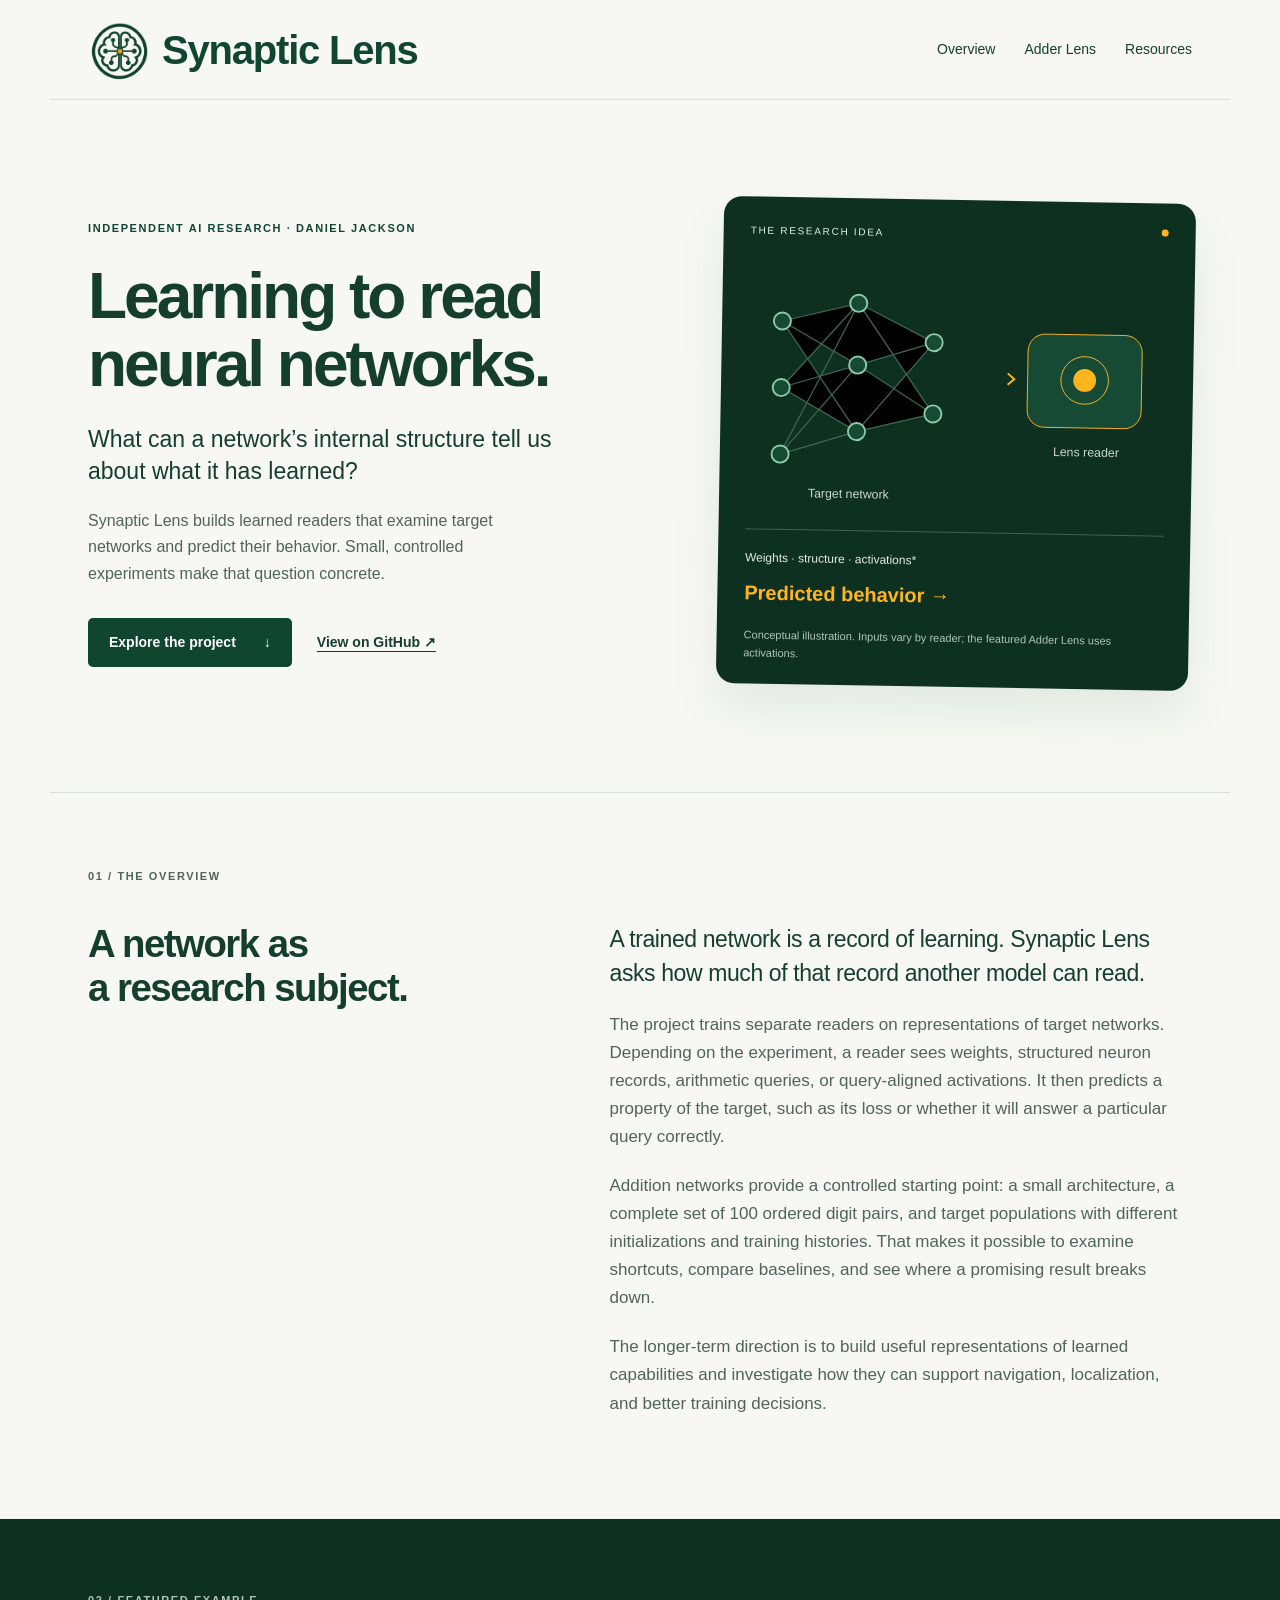
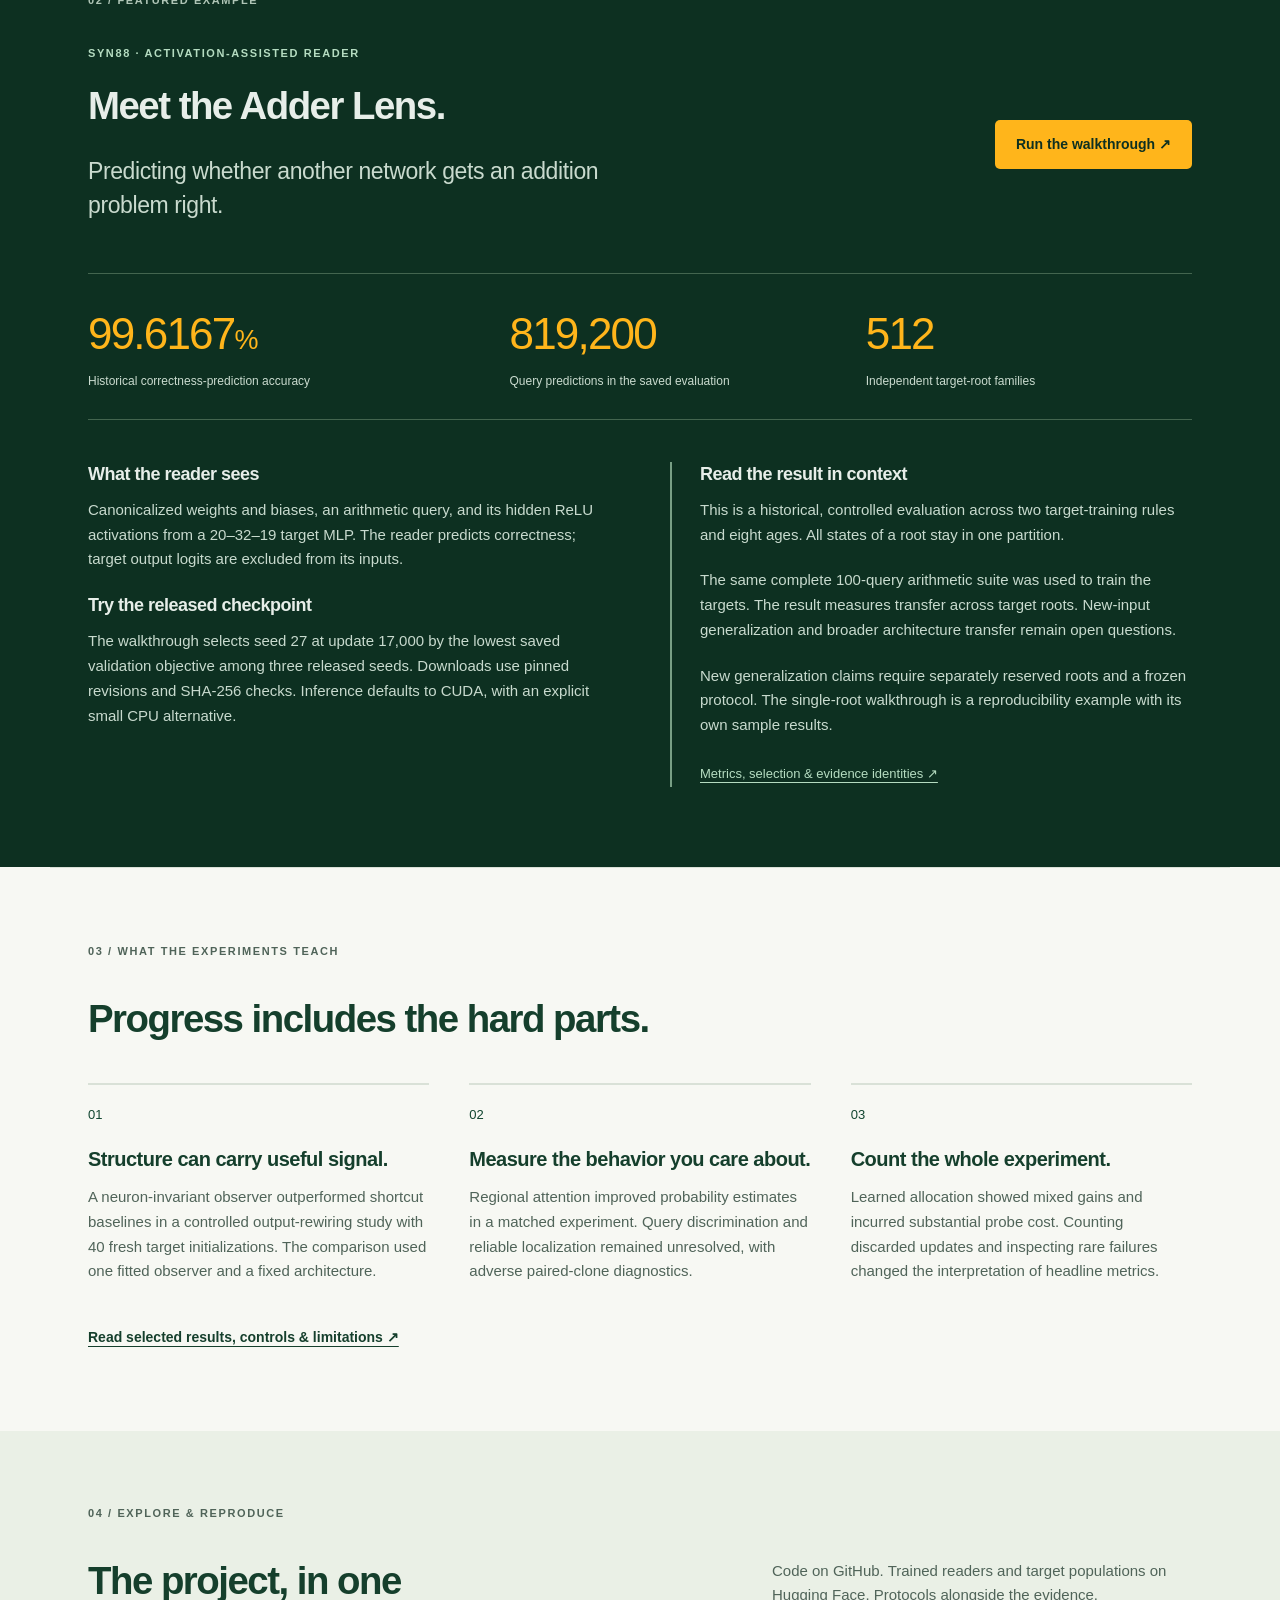
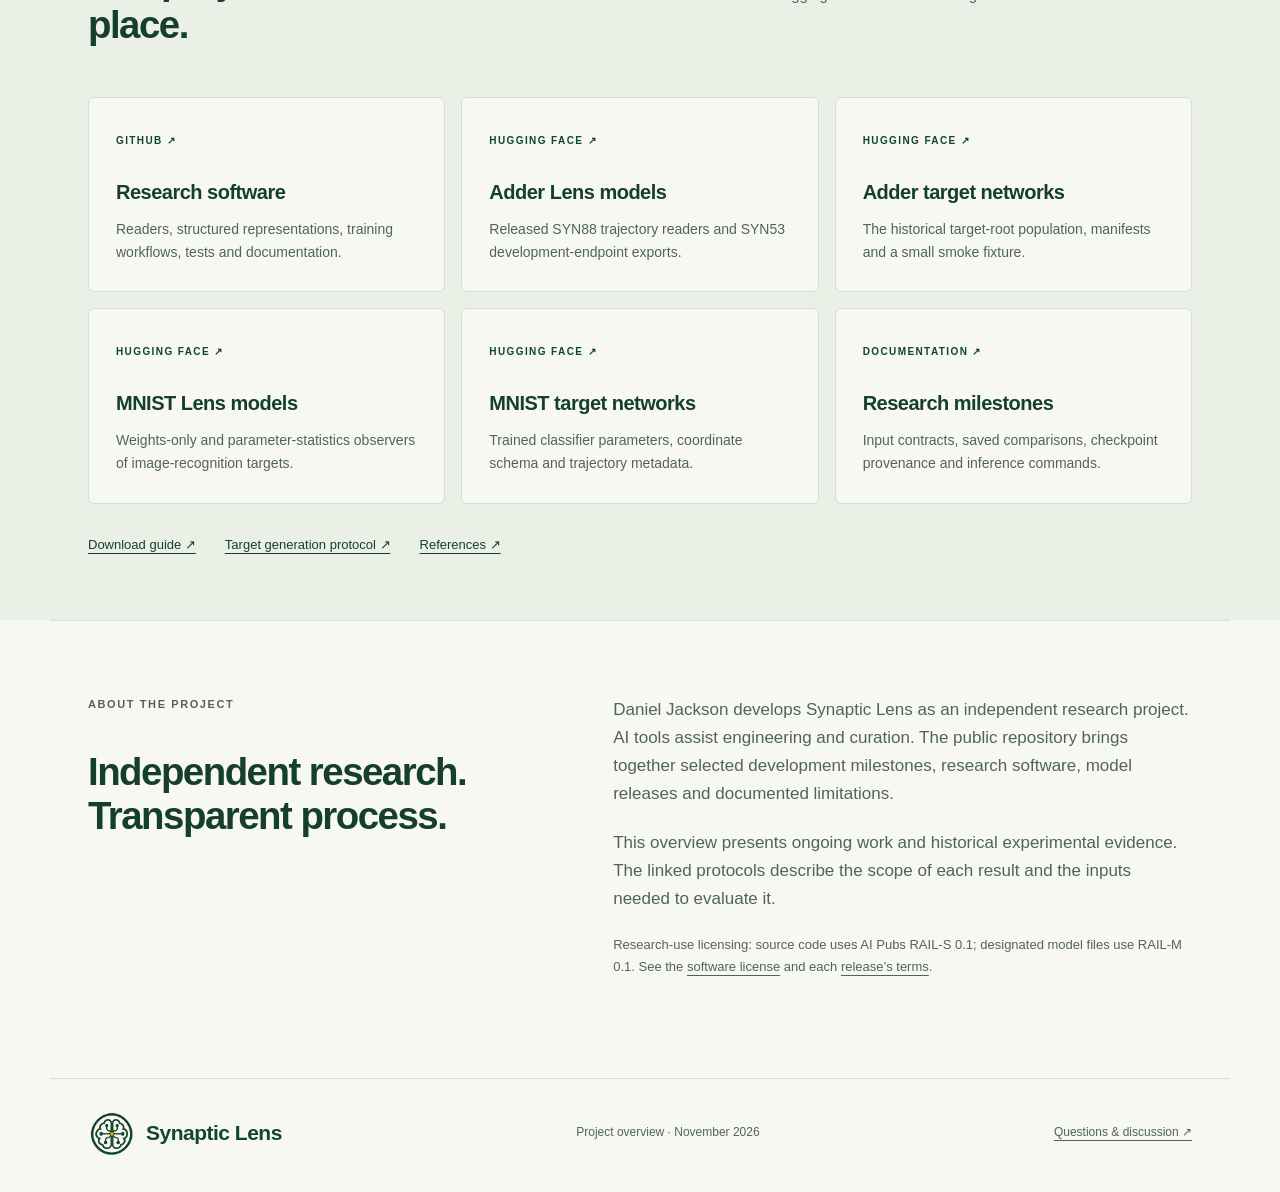
==== commit 66b54946: "Refresh stylesheet for resized header title" ====
--- a/docs/index.html
+++ b/docs/index.html
@@ -1,5 +1,5 @@
 <!doctype html>
-<html lang="en"><head><meta charset="utf-8"><meta name="viewport" content="width=device-width, initial-scale=1"><meta name="description" content="Synaptic Lens is Daniel Jackson’s independent research project studying what neural networks reveal about their own capabilities. Explore the research, trained readers, and reproducible examples."><meta name="theme-color" content="#10452f"><title>Synaptic Lens · Learning to read neural networks</title><link rel="icon" type="image/png" href="assets/synaptic-lens-dark-green-brain-logo.png"><link rel="stylesheet" href="assets/site.css"><link rel="canonical" href="https://danielrjackson.github.io/synaptic-lens/">
+<html lang="en"><head><meta charset="utf-8"><meta name="viewport" content="width=device-width, initial-scale=1"><meta name="description" content="Synaptic Lens is Daniel Jackson’s independent research project studying what neural networks reveal about their own capabilities. Explore the research, trained readers, and reproducible examples."><meta name="theme-color" content="#10452f"><title>Synaptic Lens · Learning to read neural networks</title><link rel="icon" type="image/png" href="assets/synaptic-lens-dark-green-brain-logo.png"><link rel="stylesheet" href="assets/site.css?v=green-brain-2"><link rel="canonical" href="https://danielrjackson.github.io/synaptic-lens/">
 <meta property="og:type" content="website">
 <meta property="og:site_name" content="Synaptic Lens">
 <meta property="og:title" content="Synaptic Lens · Learning to read neural networks">
--- a/docs/assets/site.css
+++ b/docs/assets/site.css
@@ -2,3 +2,5 @@
 
 /* The approved brain mark establishes the forest-green and amber identity. */
 .brand{display:inline-flex;align-items:center;gap:10px;color:var(--teal)}.brand-logo{display:block;width:64px;height:64px;object-fit:contain;flex:none}footer .brand-logo{width:48px;height:48px}.button{background:var(--teal)}.button:hover{background:#1b6242}.button.light{background:var(--lime);color:var(--dark)}.button.light:hover{background:#ffd16b}a:focus-visible{outline-color:#a55e00}@media(max-width:620px){header{padding-top:14px;padding-bottom:17px}.brand-logo{width:52px;height:52px}}
+/* Balance the wordmark with the full-size brain logo. */
+header .brand{font-size:40px;line-height:1.1;letter-spacing:-1.2px}@media(max-width:850px){header{gap:18px}header .brand{font-size:34px}nav{gap:20px}}@media(max-width:620px){header .brand{font-size:32px;letter-spacing:-.9px}}
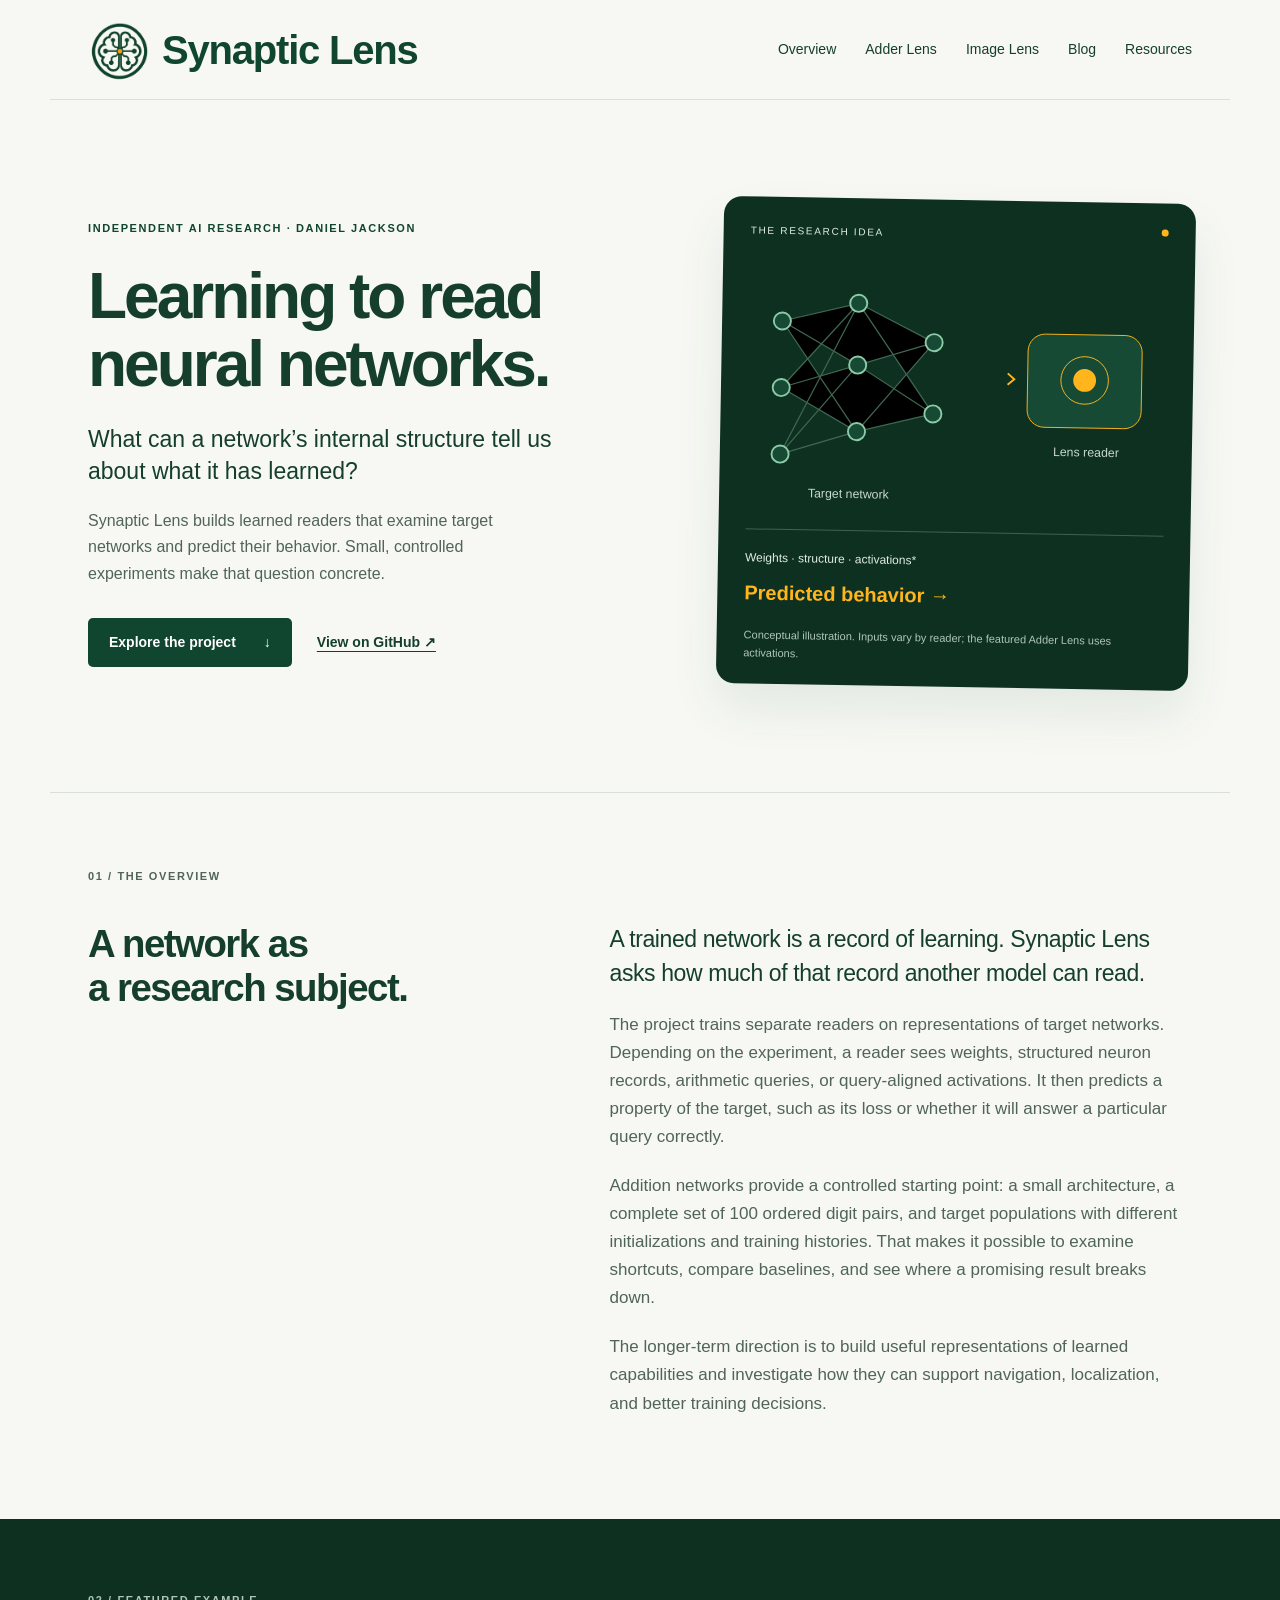
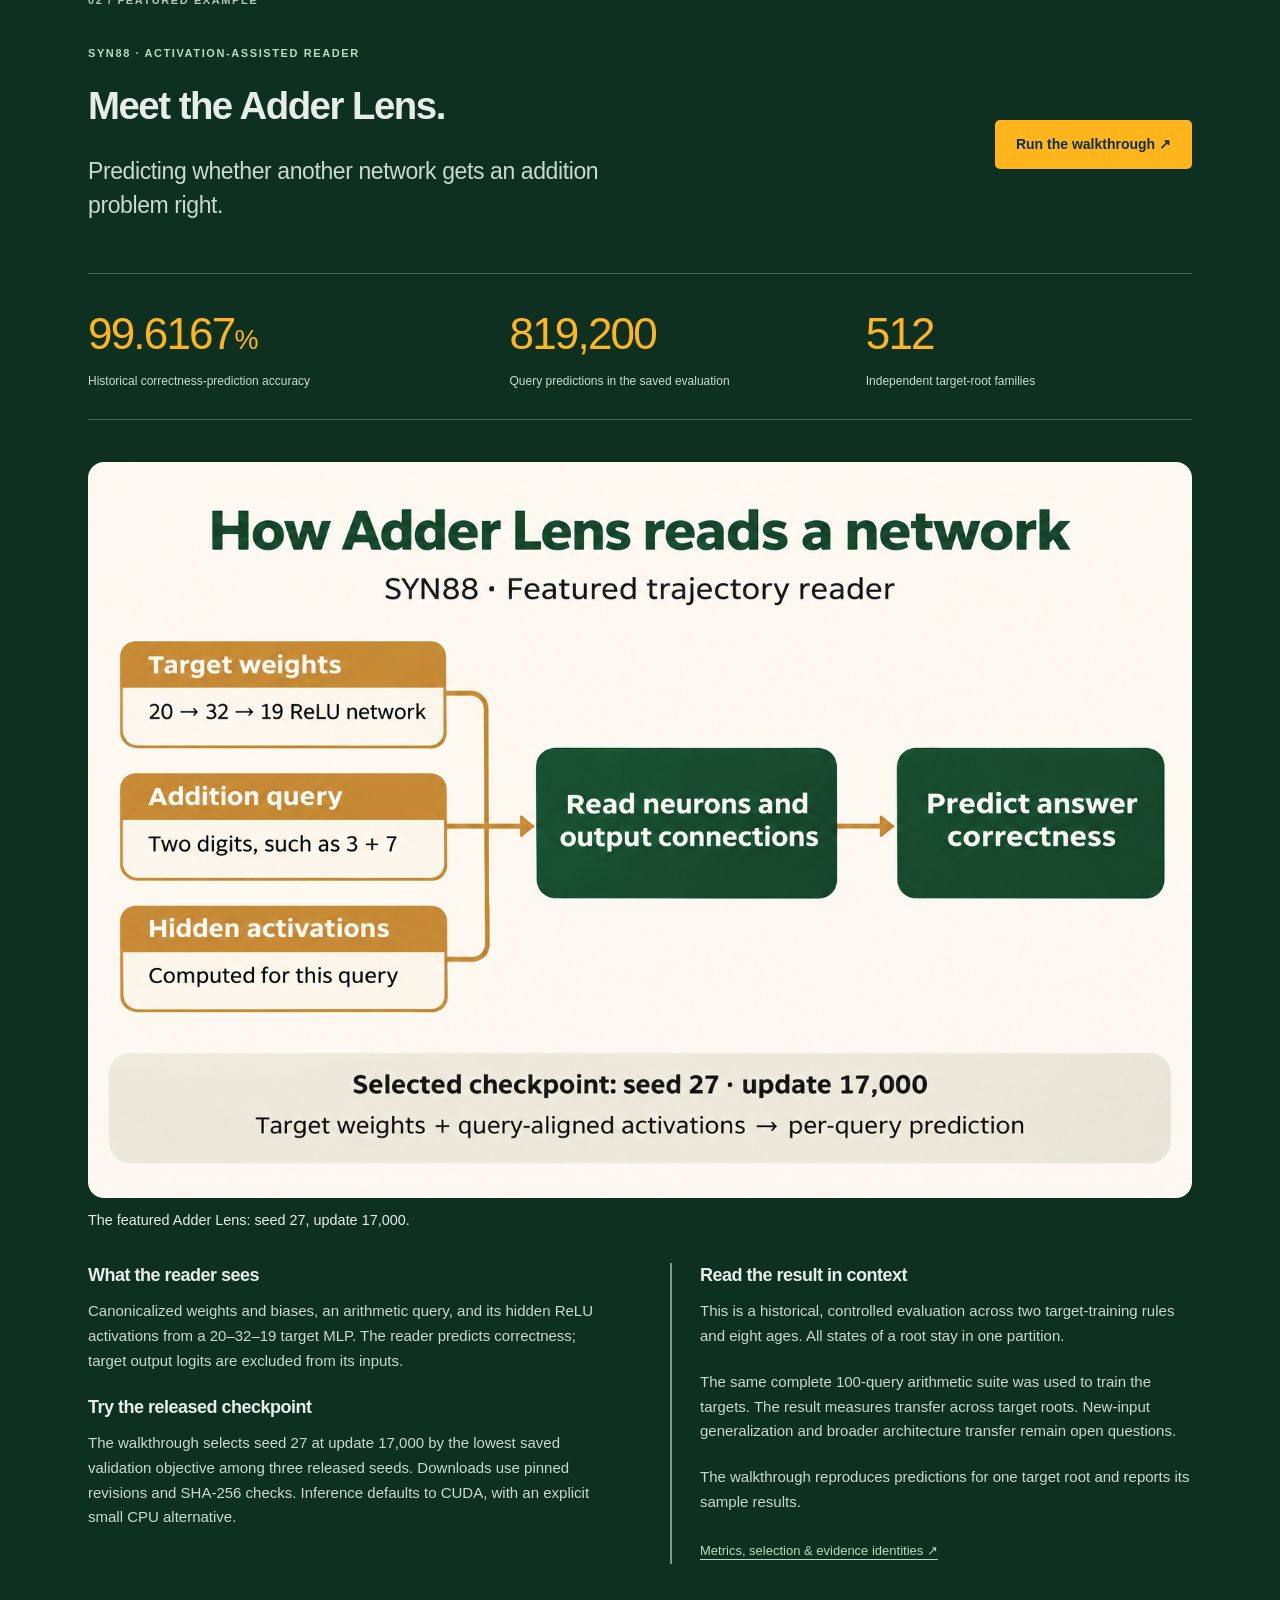
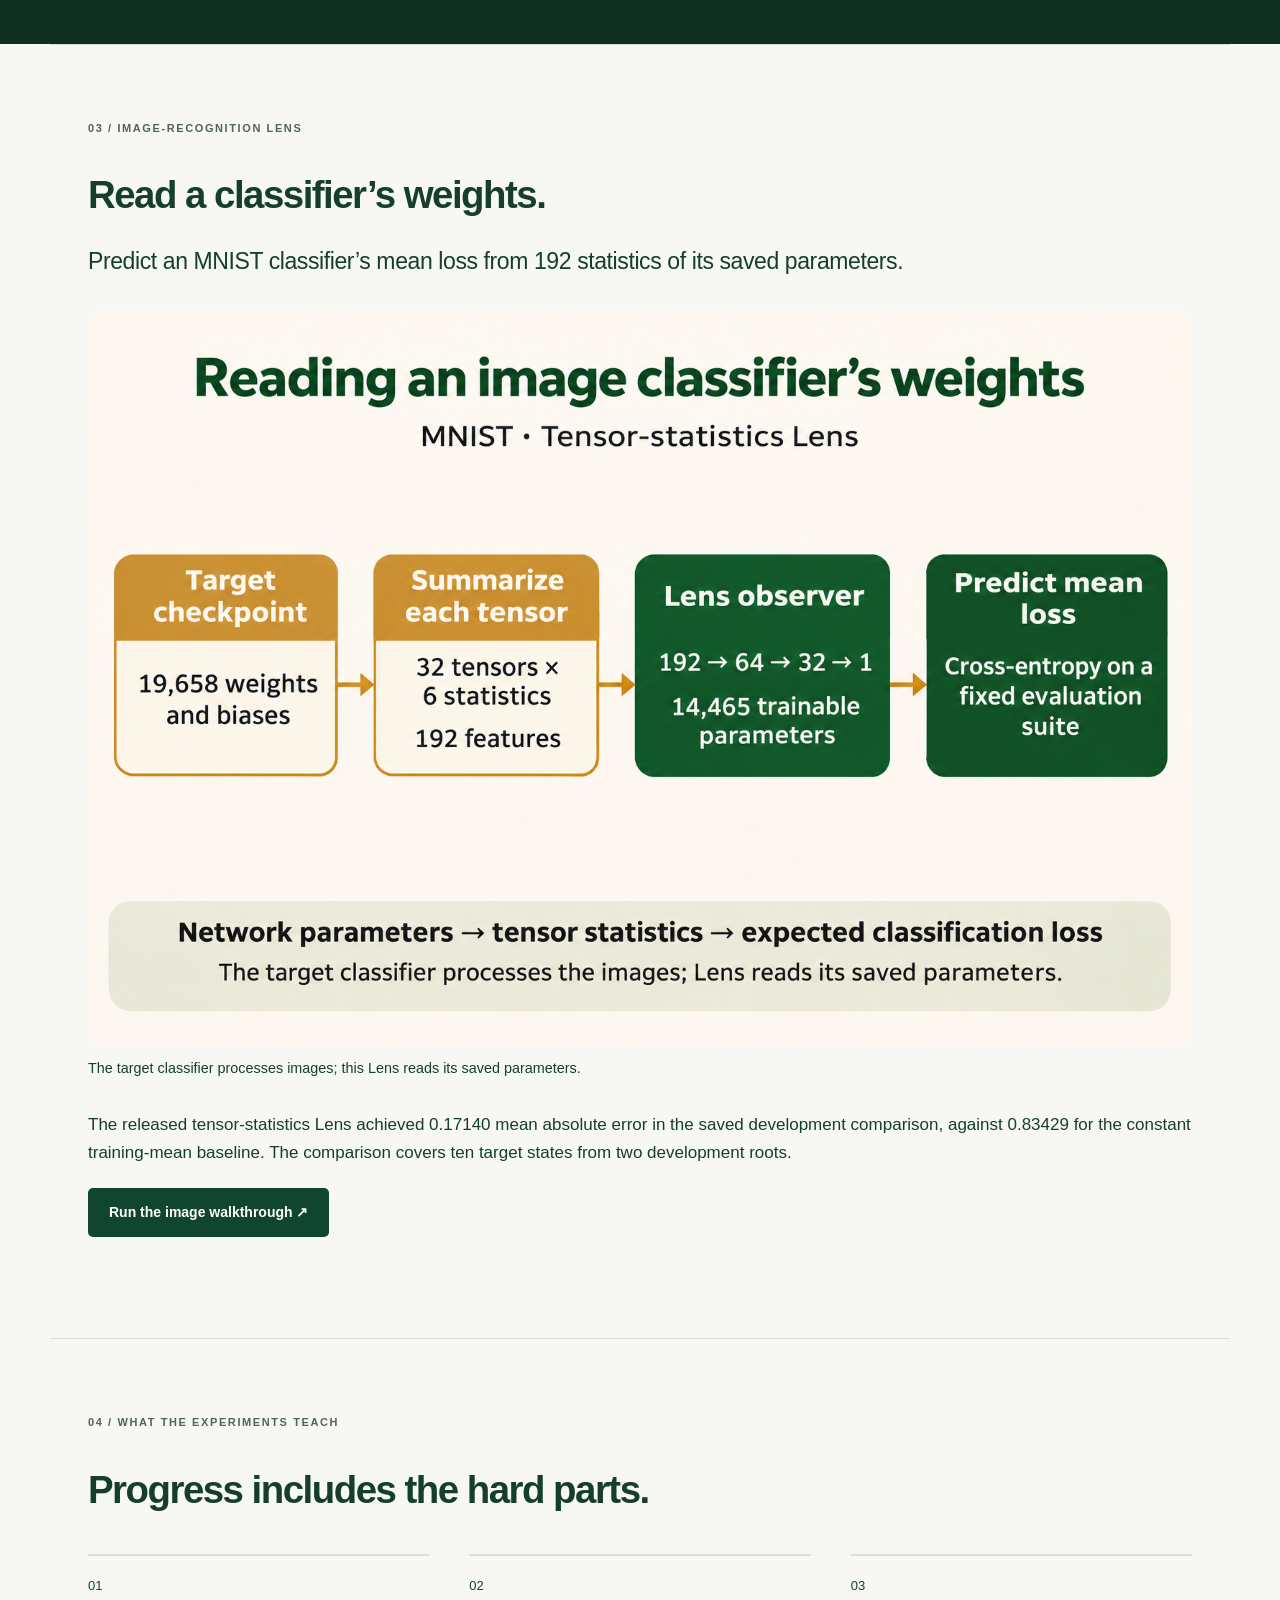
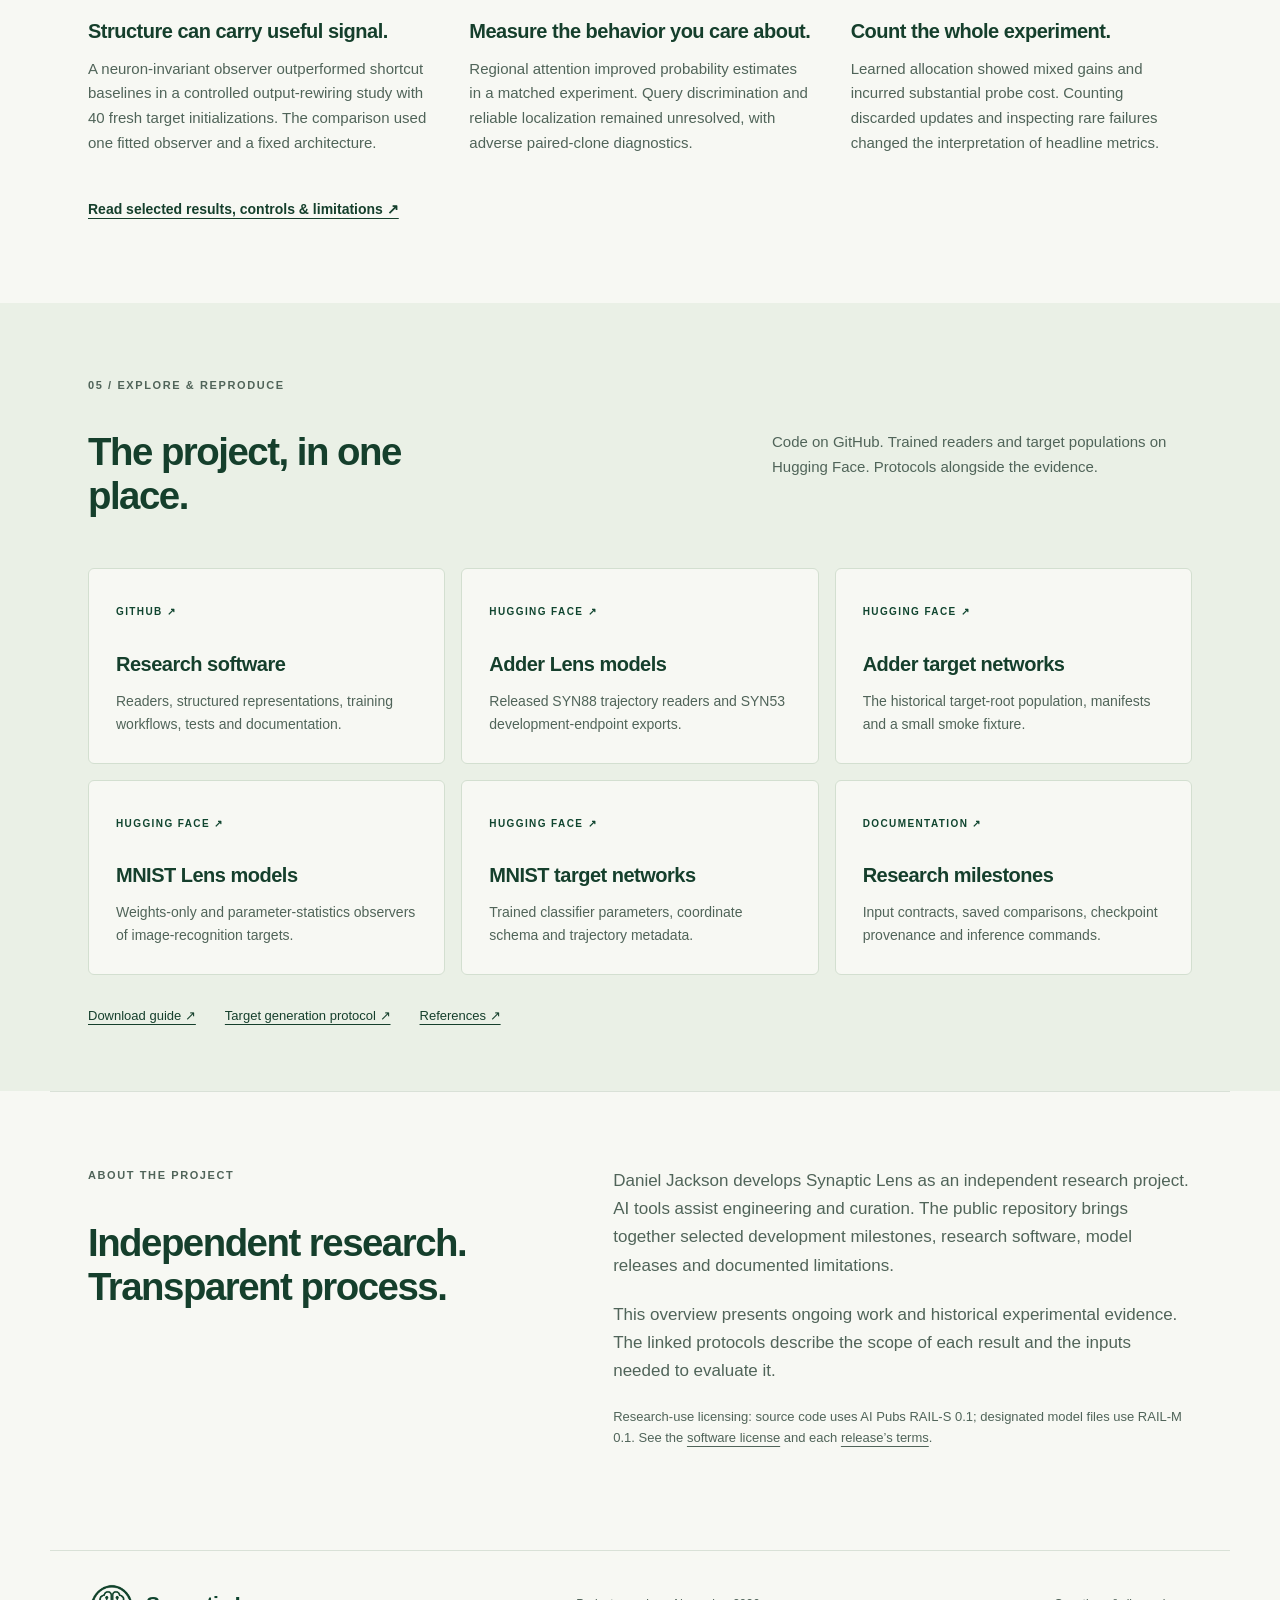
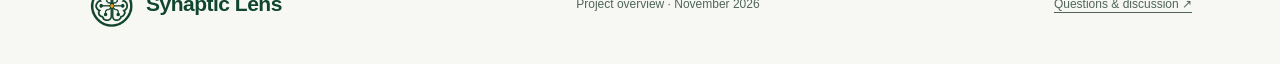
==== commit 834c0a05: "Add CUDA image Lens walkthrough and illustrated research examples" ====
--- a/docs/index.html
+++ b/docs/index.html
@@ -1,5 +1,5 @@
 <!doctype html>
-<html lang="en"><head><meta charset="utf-8"><meta name="viewport" content="width=device-width, initial-scale=1"><meta name="description" content="Synaptic Lens is Daniel Jackson’s independent research project studying what neural networks reveal about their own capabilities. Explore the research, trained readers, and reproducible examples."><meta name="theme-color" content="#10452f"><title>Synaptic Lens · Learning to read neural networks</title><link rel="icon" type="image/png" href="assets/synaptic-lens-dark-green-brain-logo.png"><link rel="stylesheet" href="assets/site.css?v=green-brain-2"><link rel="canonical" href="https://danielrjackson.github.io/synaptic-lens/">
+<html lang="en"><head><meta charset="utf-8"><meta name="viewport" content="width=device-width, initial-scale=1"><meta name="description" content="Synaptic Lens is Daniel Jackson’s independent research project studying what neural networks reveal about their own capabilities. Explore the research, trained readers, and reproducible examples."><meta name="theme-color" content="#10452f"><title>Synaptic Lens · Learning to read neural networks</title><link rel="icon" type="image/png" href="assets/synaptic-lens-dark-green-brain-logo.png"><link rel="stylesheet" href="assets/site.css?v=examples-1"><link rel="canonical" href="https://danielrjackson.github.io/synaptic-lens/">
 <meta property="og:type" content="website">
 <meta property="og:site_name" content="Synaptic Lens">
 <meta property="og:title" content="Synaptic Lens · Learning to read neural networks">
@@ -16,13 +16,14 @@
 <meta name="twitter:image" content="https://danielrjackson.github.io/synaptic-lens/assets/synaptic-lens-dark-green-brain-logo.png">
 </head>
 <body><a class="skip" href="#main">Skip to content</a>
-<header class="wrap"><a class="brand" href="#"><img class="brand-logo" src="assets/synaptic-lens-dark-green-brain-logo.png" width="64" height="64" alt="">Synaptic Lens</a><nav aria-label="Main navigation"><a href="#overview">Overview</a><a href="#example">Adder Lens</a><a href="#resources">Resources</a></nav></header>
+<header class="wrap"><a class="brand" href="#"><img class="brand-logo" src="assets/synaptic-lens-dark-green-brain-logo.png" width="64" height="64" alt="">Synaptic Lens</a><nav aria-label="Main navigation"><a href="#overview">Overview</a><a href="#example">Adder Lens</a><a href="#image-example">Image Lens</a><a href="blog/">Blog</a><a href="#resources">Resources</a></nav></header>
 <main id="main"><section class="hero wrap"><div><p class="eyebrow">INDEPENDENT AI RESEARCH · DANIEL JACKSON</p><h1>Learning to read<br>neural networks.</h1><p class="lead">What can a network’s internal structure tell us about what it has learned?</p><p class="intro">Synaptic Lens builds learned readers that examine target networks and predict their behavior. Small, controlled experiments make that question concrete.</p><div class="actions"><a class="button" href="#overview">Explore the project <span aria-hidden="true">↓</span></a><a class="text-link" href="https://github.com/danielrjackson/synaptic-lens">View on GitHub ↗</a></div></div>
 <div class="diagram" aria-label="Conceptual diagram: target network weights and activations enter a Lens reader, which predicts target behavior"><div class="diagram-head"><span>THE RESEARCH IDEA</span><span class="dot"></span></div><svg viewBox="0 0 440 270" role="img" aria-label="An illustrative network and a separate reader"><defs><linearGradient id="line"><stop stop-color="#8cc9a6"/><stop offset="1" stop-color="#ffb51b"/></linearGradient></defs><g stroke="#3f6850" stroke-width="1.3"><path d="M35 60L115 40 195 80M35 60L115 105 195 80M35 60L115 175 195 80M35 130L115 40 195 155M35 130L115 105 195 155M35 130L115 175 195 155M35 200L115 40M35 200L115 105M35 200L115 175"/></g><g fill="#164a34" stroke="#8cc9a6" stroke-width="2"><circle cx="35" cy="60" r="9"/><circle cx="35" cy="130" r="9"/><circle cx="35" cy="200" r="9"/><circle cx="115" cy="40" r="9"/><circle cx="115" cy="105" r="9"/><circle cx="115" cy="175" r="9"/><circle cx="195" cy="80" r="9"/><circle cx="195" cy="155" r="9"/></g><path d="M223 117H278" stroke="url(#line)" stroke-width="2"/><path d="M273 111L280 117 273 123" fill="none" stroke="#ffb51b" stroke-width="2"/><rect x="294" y="69" width="120" height="98" rx="18" fill="#164a34" stroke="#ffb51b"/><circle cx="354" cy="117" r="25" fill="none" stroke="#ffb51b"/><circle cx="354" cy="117" r="12" fill="#ffb51b"/><g fill="#c8d9cd" font-family="Arial,sans-serif" font-size="13"><text x="65" y="245">Target network</text><text x="322" y="197">Lens reader</text></g></svg><div class="signal"><span>Weights · structure · activations*</span><strong>Predicted behavior →</strong></div><p class="diagram-note">Conceptual illustration. Inputs vary by reader; the featured Adder Lens uses activations.</p></div></section>
 <section id="overview" class="section wrap"><div class="section-label">01 / THE OVERVIEW</div><div class="editorial"><h2>A network as<br>a research subject.</h2><div><p class="large">A trained network is a record of learning. Synaptic Lens asks how much of that record another model can read.</p><p>The project trains separate readers on representations of target networks. Depending on the experiment, a reader sees weights, structured neuron records, arithmetic queries, or query-aligned activations. It then predicts a property of the target, such as its loss or whether it will answer a particular query correctly.</p><p>Addition networks provide a controlled starting point: a small architecture, a complete set of 100 ordered digit pairs, and target populations with different initializations and training histories. That makes it possible to examine shortcuts, compare baselines, and see where a promising result breaks down.</p><p>The longer-term direction is to build useful representations of learned capabilities and investigate how they can support navigation, localization, and better training decisions.</p></div></div></section>
-<section id="example" class="feature"><div class="wrap"><div class="section-label">02 / FEATURED EXAMPLE</div><div class="feature-top"><div><p class="eyebrow">SYN88 · ACTIVATION-ASSISTED READER</p><h2>Meet the Adder Lens.</h2><p class="large">Predicting whether another network gets an addition problem right.</p></div><a class="button light" href="https://github.com/danielrjackson/synaptic-lens/blob/main/docs/ADDER_EXAMPLE.md">Run the walkthrough ↗</a></div><div class="stats"><div><strong>99.6167<span>%</span></strong><p>Historical correctness-prediction accuracy</p></div><div><strong>819,200</strong><p>Query predictions in the saved evaluation</p></div><div><strong>512</strong><p>Independent target-root families</p></div></div><div class="feature-details"><div><h3>What the reader sees</h3><p>Canonicalized weights and biases, an arithmetic query, and its hidden ReLU activations from a 20–32–19 target MLP. The reader predicts correctness; target output logits are excluded from its inputs.</p><h3>Try the released checkpoint</h3><p>The walkthrough selects seed 27 at update 17,000 by the lowest saved validation objective among three released seeds. Downloads use pinned revisions and SHA-256 checks. Inference defaults to CUDA, with an explicit small CPU alternative.</p></div><aside class="scope"><h3>Read the result in context</h3><p>This is a historical, controlled evaluation across two target-training rules and eight ages. All states of a root stay in one partition.</p><p>The same complete 100-query arithmetic suite was used to train the targets. The result measures transfer across target roots. New-input generalization and broader architecture transfer remain open questions.</p><p>New generalization claims require separately reserved roots and a frozen protocol. The single-root walkthrough is a reproducibility example with its own sample results.</p><a href="https://github.com/danielrjackson/synaptic-lens/blob/main/docs/ADDER_EXAMPLE.md#historical-benchmark-evidence">Metrics, selection &amp; evidence identities ↗</a></aside></div></div></section>
-<section class="section wrap"><div class="section-label">03 / WHAT THE EXPERIMENTS TEACH</div><h2>Progress includes the hard parts.</h2><div class="findings"><article><span class="number">01</span><h3>Structure can carry useful signal.</h3><p>A neuron-invariant observer outperformed shortcut baselines in a controlled output-rewiring study with 40 fresh target initializations. The comparison used one fitted observer and a fixed architecture.</p></article><article><span class="number">02</span><h3>Measure the behavior you care about.</h3><p>Regional attention improved probability estimates in a matched experiment. Query discrimination and reliable localization remained unresolved, with adverse paired-clone diagnostics.</p></article><article><span class="number">03</span><h3>Count the whole experiment.</h3><p>Learned allocation showed mixed gains and incurred substantial probe cost. Counting discarded updates and inspecting rare failures changed the interpretation of headline metrics.</p></article></div><a class="text-link" href="https://github.com/danielrjackson/synaptic-lens/blob/main/docs/RESULTS.md">Read selected results, controls &amp; limitations ↗</a></section>
-<section id="resources" class="resources"><div class="wrap"><div class="section-label">04 / EXPLORE &amp; REPRODUCE</div><div class="resource-header"><h2>The project, in one place.</h2><p>Code on GitHub. Trained readers and target populations on Hugging Face. Protocols alongside the evidence.</p></div><div class="resource-grid"><a class="resource" href="https://github.com/danielrjackson/synaptic-lens"><span>GITHUB ↗</span><h3>Research software</h3><p>Readers, structured representations, training workflows, tests and documentation.</p></a><a class="resource" href="https://huggingface.co/danielrjackson/synaptic-lens-adder"><span>HUGGING FACE ↗</span><h3>Adder Lens models</h3><p>Released SYN88 trajectory readers and SYN53 development-endpoint exports.</p></a><a class="resource" href="https://huggingface.co/danielrjackson/synaptic-lens-targets-adder"><span>HUGGING FACE ↗</span><h3>Adder target networks</h3><p>The historical target-root population, manifests and a small smoke fixture.</p></a><a class="resource" href="https://huggingface.co/danielrjackson/synaptic-lens-mnist"><span>HUGGING FACE ↗</span><h3>MNIST Lens models</h3><p>Weights-only and parameter-statistics observers of image-recognition targets.</p></a><a class="resource" href="https://huggingface.co/danielrjackson/synaptic-lens-targets-mnist"><span>HUGGING FACE ↗</span><h3>MNIST target networks</h3><p>Trained classifier parameters, coordinate schema and trajectory metadata.</p></a><a class="resource" href="https://github.com/danielrjackson/synaptic-lens/blob/main/docs/milestones/README.md"><span>DOCUMENTATION ↗</span><h3>Research milestones</h3><p>Input contracts, saved comparisons, checkpoint provenance and inference commands.</p></a></div><div class="small-links"><a href="https://github.com/danielrjackson/synaptic-lens/blob/main/docs/DOWNLOADS.md">Download guide ↗</a><a href="https://github.com/danielrjackson/synaptic-lens/blob/main/docs/milestones/syn88-generation.md">Target generation protocol ↗</a><a href="https://github.com/danielrjackson/synaptic-lens/blob/main/docs/REFERENCES.md">References ↗</a></div></div></section>
+<section id="example" class="feature"><div class="wrap"><div class="section-label">02 / FEATURED EXAMPLE</div><div class="feature-top"><div><p class="eyebrow">SYN88 · ACTIVATION-ASSISTED READER</p><h2>Meet the Adder Lens.</h2><p class="large">Predicting whether another network gets an addition problem right.</p></div><a class="button light" href="https://github.com/danielrjackson/synaptic-lens/blob/main/docs/ADDER_EXAMPLE.md">Run the walkthrough ↗</a></div><div class="stats"><div><strong>99.6167<span>%</span></strong><p>Historical correctness-prediction accuracy</p></div><div><strong>819,200</strong><p>Query predictions in the saved evaluation</p></div><div><strong>512</strong><p>Independent target-root families</p></div></div><figure class="workflow"><img src="assets/adder-lens-workflow.png" width="1536" height="1024" loading="lazy" alt="Target weights, an addition query and query-aligned hidden activations enter the SYN88 reader, which predicts answer correctness."><figcaption>The featured Adder Lens: seed 27, update 17,000.</figcaption></figure><div class="feature-details"><div><h3>What the reader sees</h3><p>Canonicalized weights and biases, an arithmetic query, and its hidden ReLU activations from a 20–32–19 target MLP. The reader predicts correctness; target output logits are excluded from its inputs.</p><h3>Try the released checkpoint</h3><p>The walkthrough selects seed 27 at update 17,000 by the lowest saved validation objective among three released seeds. Downloads use pinned revisions and SHA-256 checks. Inference defaults to CUDA, with an explicit small CPU alternative.</p></div><aside class="scope"><h3>Read the result in context</h3><p>This is a historical, controlled evaluation across two target-training rules and eight ages. All states of a root stay in one partition.</p><p>The same complete 100-query arithmetic suite was used to train the targets. The result measures transfer across target roots. New-input generalization and broader architecture transfer remain open questions.</p><p>The walkthrough reproduces predictions for one target root and reports its sample results.</p><a href="https://github.com/danielrjackson/synaptic-lens/blob/main/docs/ADDER_EXAMPLE.md#historical-benchmark-evidence">Metrics, selection &amp; evidence identities ↗</a></aside></div></div></section>
+<section id="image-example" class="section wrap"><div class="section-label">03 / IMAGE-RECOGNITION LENS</div><h2>Read a classifier’s weights.</h2><p class="large">Predict an MNIST classifier’s mean loss from 192 statistics of its saved parameters.</p><figure class="workflow"><img src="assets/mnist-statistics-workflow.png" width="1536" height="1024" loading="lazy" alt="A classifier’s 32 parameter tensors become 192 statistics. A 192–64–32–1 Lens predicts mean cross-entropy on a fixed evaluation suite."><figcaption>The target classifier processes images; this Lens reads its saved parameters.</figcaption></figure><p>The released tensor-statistics Lens achieved 0.17140 mean absolute error in the saved development comparison, against 0.83429 for the constant training-mean baseline. The comparison covers ten target states from two development roots.</p><p><a class="button" href="https://github.com/danielrjackson/synaptic-lens/blob/main/docs/IMAGE_EXAMPLE.md">Run the image walkthrough ↗</a></p></section>
+<section class="section wrap"><div class="section-label">04 / WHAT THE EXPERIMENTS TEACH</div><h2>Progress includes the hard parts.</h2><div class="findings"><article><span class="number">01</span><h3>Structure can carry useful signal.</h3><p>A neuron-invariant observer outperformed shortcut baselines in a controlled output-rewiring study with 40 fresh target initializations. The comparison used one fitted observer and a fixed architecture.</p></article><article><span class="number">02</span><h3>Measure the behavior you care about.</h3><p>Regional attention improved probability estimates in a matched experiment. Query discrimination and reliable localization remained unresolved, with adverse paired-clone diagnostics.</p></article><article><span class="number">03</span><h3>Count the whole experiment.</h3><p>Learned allocation showed mixed gains and incurred substantial probe cost. Counting discarded updates and inspecting rare failures changed the interpretation of headline metrics.</p></article></div><a class="text-link" href="https://github.com/danielrjackson/synaptic-lens/blob/main/docs/RESULTS.md">Read selected results, controls &amp; limitations ↗</a></section>
+<section id="resources" class="resources"><div class="wrap"><div class="section-label">05 / EXPLORE &amp; REPRODUCE</div><div class="resource-header"><h2>The project, in one place.</h2><p>Code on GitHub. Trained readers and target populations on Hugging Face. Protocols alongside the evidence.</p></div><div class="resource-grid"><a class="resource" href="https://github.com/danielrjackson/synaptic-lens"><span>GITHUB ↗</span><h3>Research software</h3><p>Readers, structured representations, training workflows, tests and documentation.</p></a><a class="resource" href="https://huggingface.co/danielrjackson/synaptic-lens-adder"><span>HUGGING FACE ↗</span><h3>Adder Lens models</h3><p>Released SYN88 trajectory readers and SYN53 development-endpoint exports.</p></a><a class="resource" href="https://huggingface.co/danielrjackson/synaptic-lens-targets-adder"><span>HUGGING FACE ↗</span><h3>Adder target networks</h3><p>The historical target-root population, manifests and a small smoke fixture.</p></a><a class="resource" href="https://huggingface.co/danielrjackson/synaptic-lens-mnist"><span>HUGGING FACE ↗</span><h3>MNIST Lens models</h3><p>Weights-only and parameter-statistics observers of image-recognition targets.</p></a><a class="resource" href="https://huggingface.co/danielrjackson/synaptic-lens-targets-mnist"><span>HUGGING FACE ↗</span><h3>MNIST target networks</h3><p>Trained classifier parameters, coordinate schema and trajectory metadata.</p></a><a class="resource" href="https://github.com/danielrjackson/synaptic-lens/blob/main/docs/milestones/README.md"><span>DOCUMENTATION ↗</span><h3>Research milestones</h3><p>Input contracts, saved comparisons, checkpoint provenance and inference commands.</p></a></div><div class="small-links"><a href="https://github.com/danielrjackson/synaptic-lens/blob/main/docs/DOWNLOADS.md">Download guide ↗</a><a href="https://github.com/danielrjackson/synaptic-lens/blob/main/docs/milestones/syn88-generation.md">Target generation protocol ↗</a><a href="https://github.com/danielrjackson/synaptic-lens/blob/main/docs/REFERENCES.md">References ↗</a></div></div></section>
 <section class="section wrap about"><div><div class="section-label">ABOUT THE PROJECT</div><h2>Independent research.<br>Transparent process.</h2></div><div><p>Daniel Jackson develops Synaptic Lens as an independent research project. AI tools assist engineering and curation. The public repository brings together selected development milestones, research software, model releases and documented limitations.</p><p>This overview presents ongoing work and historical experimental evidence. The linked protocols describe the scope of each result and the inputs needed to evaluate it.</p><p class="license">Research-use licensing: source code uses AI Pubs RAIL-S 0.1; designated model files use RAIL-M 0.1. See the <a href="https://github.com/danielrjackson/synaptic-lens/blob/main/LICENSE.md">software license</a> and each <a href="https://github.com/danielrjackson/synaptic-lens/blob/main/docs/ARTIFACTS.md">release’s terms</a>.</p></div></section></main>
 <footer class="wrap"><a class="brand" href="#"><img class="brand-logo" src="assets/synaptic-lens-dark-green-brain-logo.png" width="64" height="64" alt="">Synaptic Lens</a><span>Project overview · November 2026</span><a href="https://github.com/danielrjackson/synaptic-lens/issues">Questions &amp; discussion ↗</a></footer>
 </body></html>
--- a/docs/assets/site.css
+++ b/docs/assets/site.css
@@ -4,3 +4,9 @@
 .brand{display:inline-flex;align-items:center;gap:10px;color:var(--teal)}.brand-logo{display:block;width:64px;height:64px;object-fit:contain;flex:none}footer .brand-logo{width:48px;height:48px}.button{background:var(--teal)}.button:hover{background:#1b6242}.button.light{background:var(--lime);color:var(--dark)}.button.light:hover{background:#ffd16b}a:focus-visible{outline-color:#a55e00}@media(max-width:620px){header{padding-top:14px;padding-bottom:17px}.brand-logo{width:52px;height:52px}}
 /* Balance the wordmark with the full-size brain logo. */
 header .brand{font-size:40px;line-height:1.1;letter-spacing:-1.2px}@media(max-width:850px){header{gap:18px}header .brand{font-size:34px}nav{gap:20px}}@media(max-width:620px){header .brand{font-size:32px;letter-spacing:-.9px}}
+
+.workflow { margin: 2rem 0; }
+.workflow img { display: block; width: 100%; height: auto; border-radius: 16px; }
+.workflow figcaption { margin-top: .75rem; font-size: .9rem; line-height: 1.5; }
+
+nav { flex-wrap: wrap; }
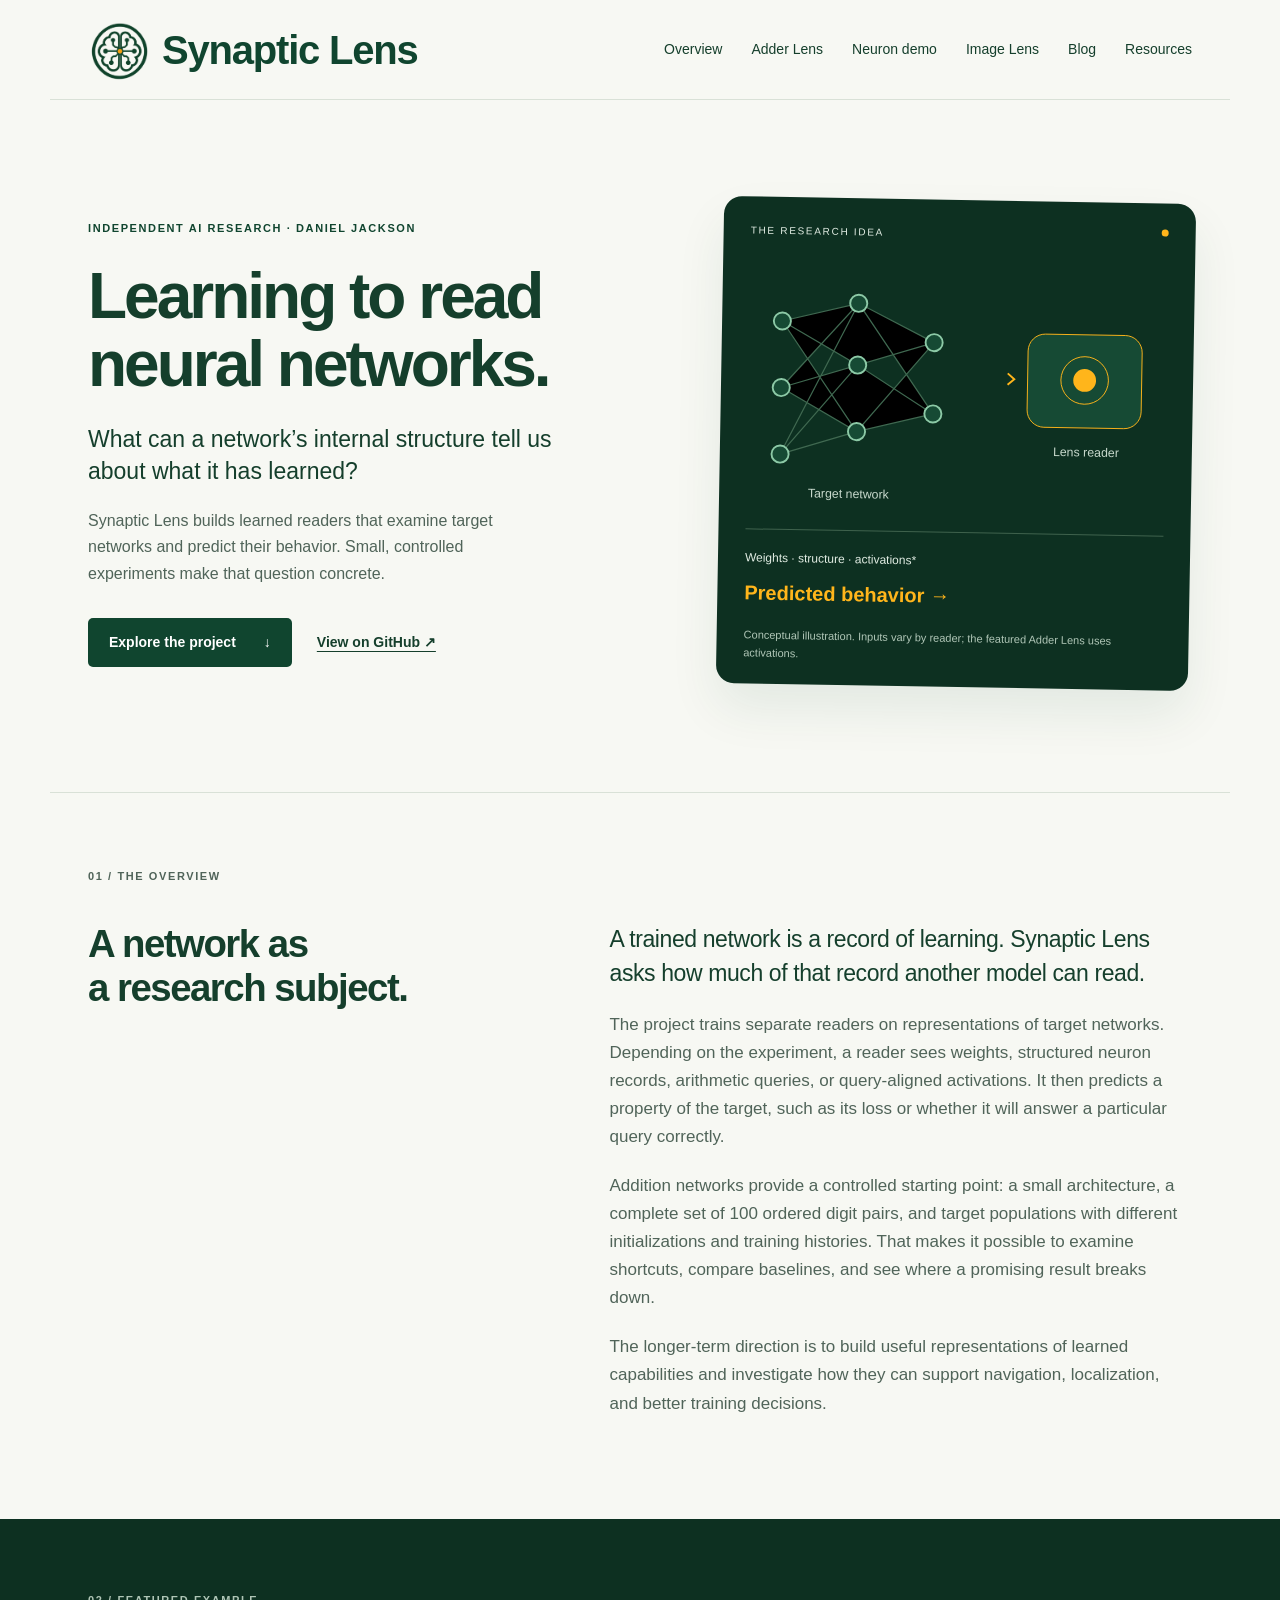
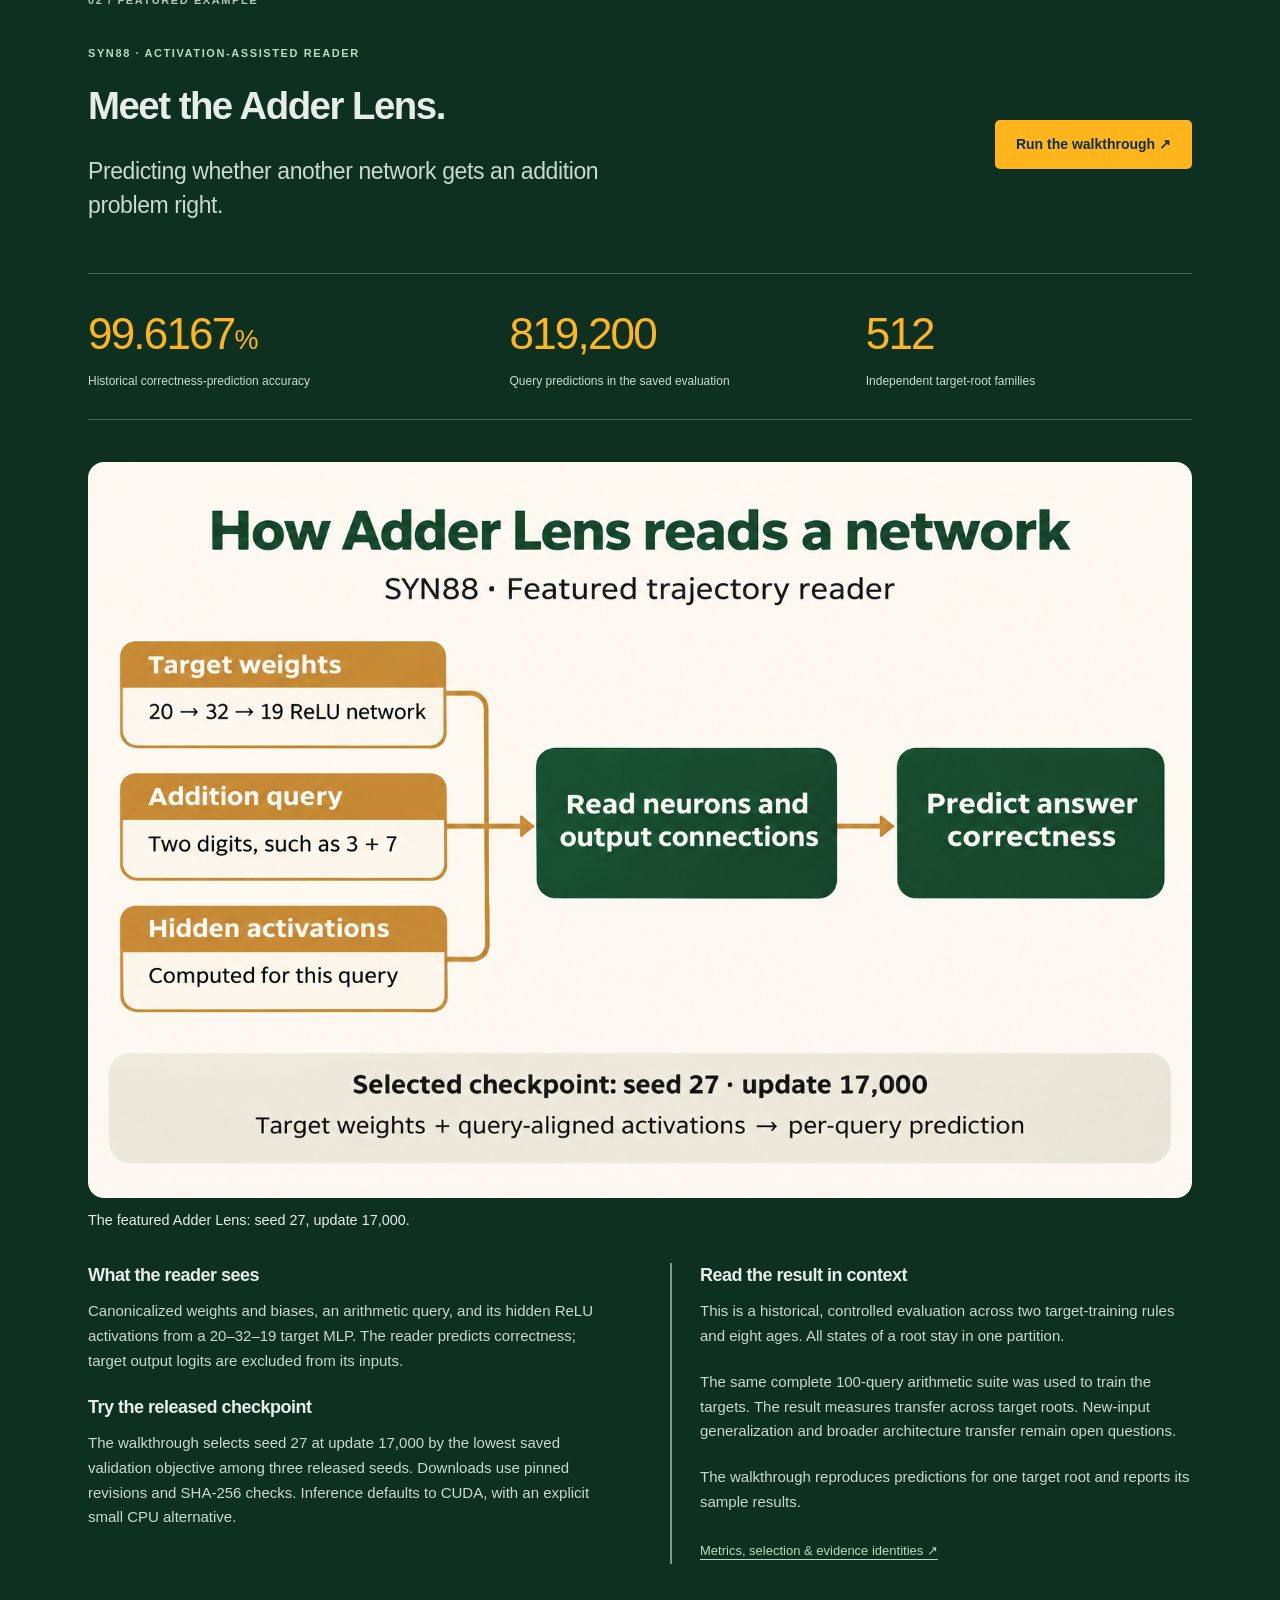
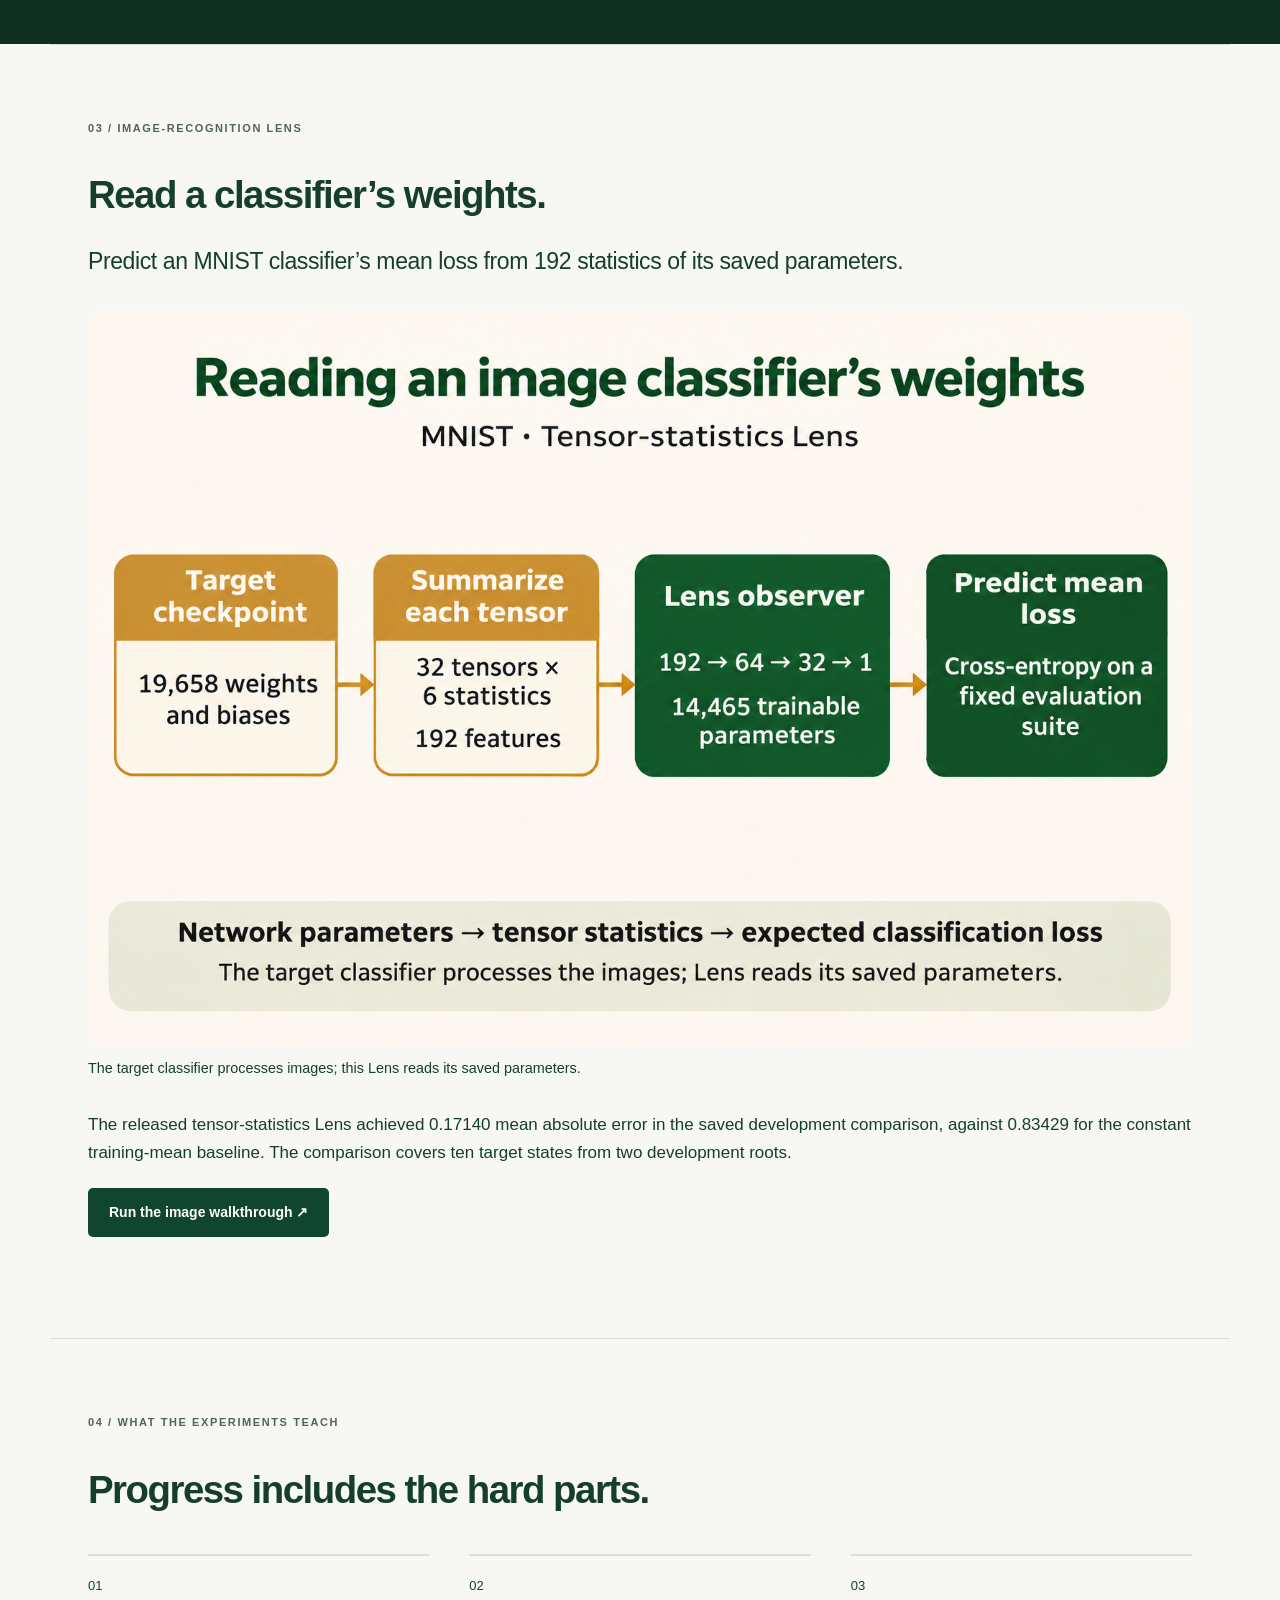
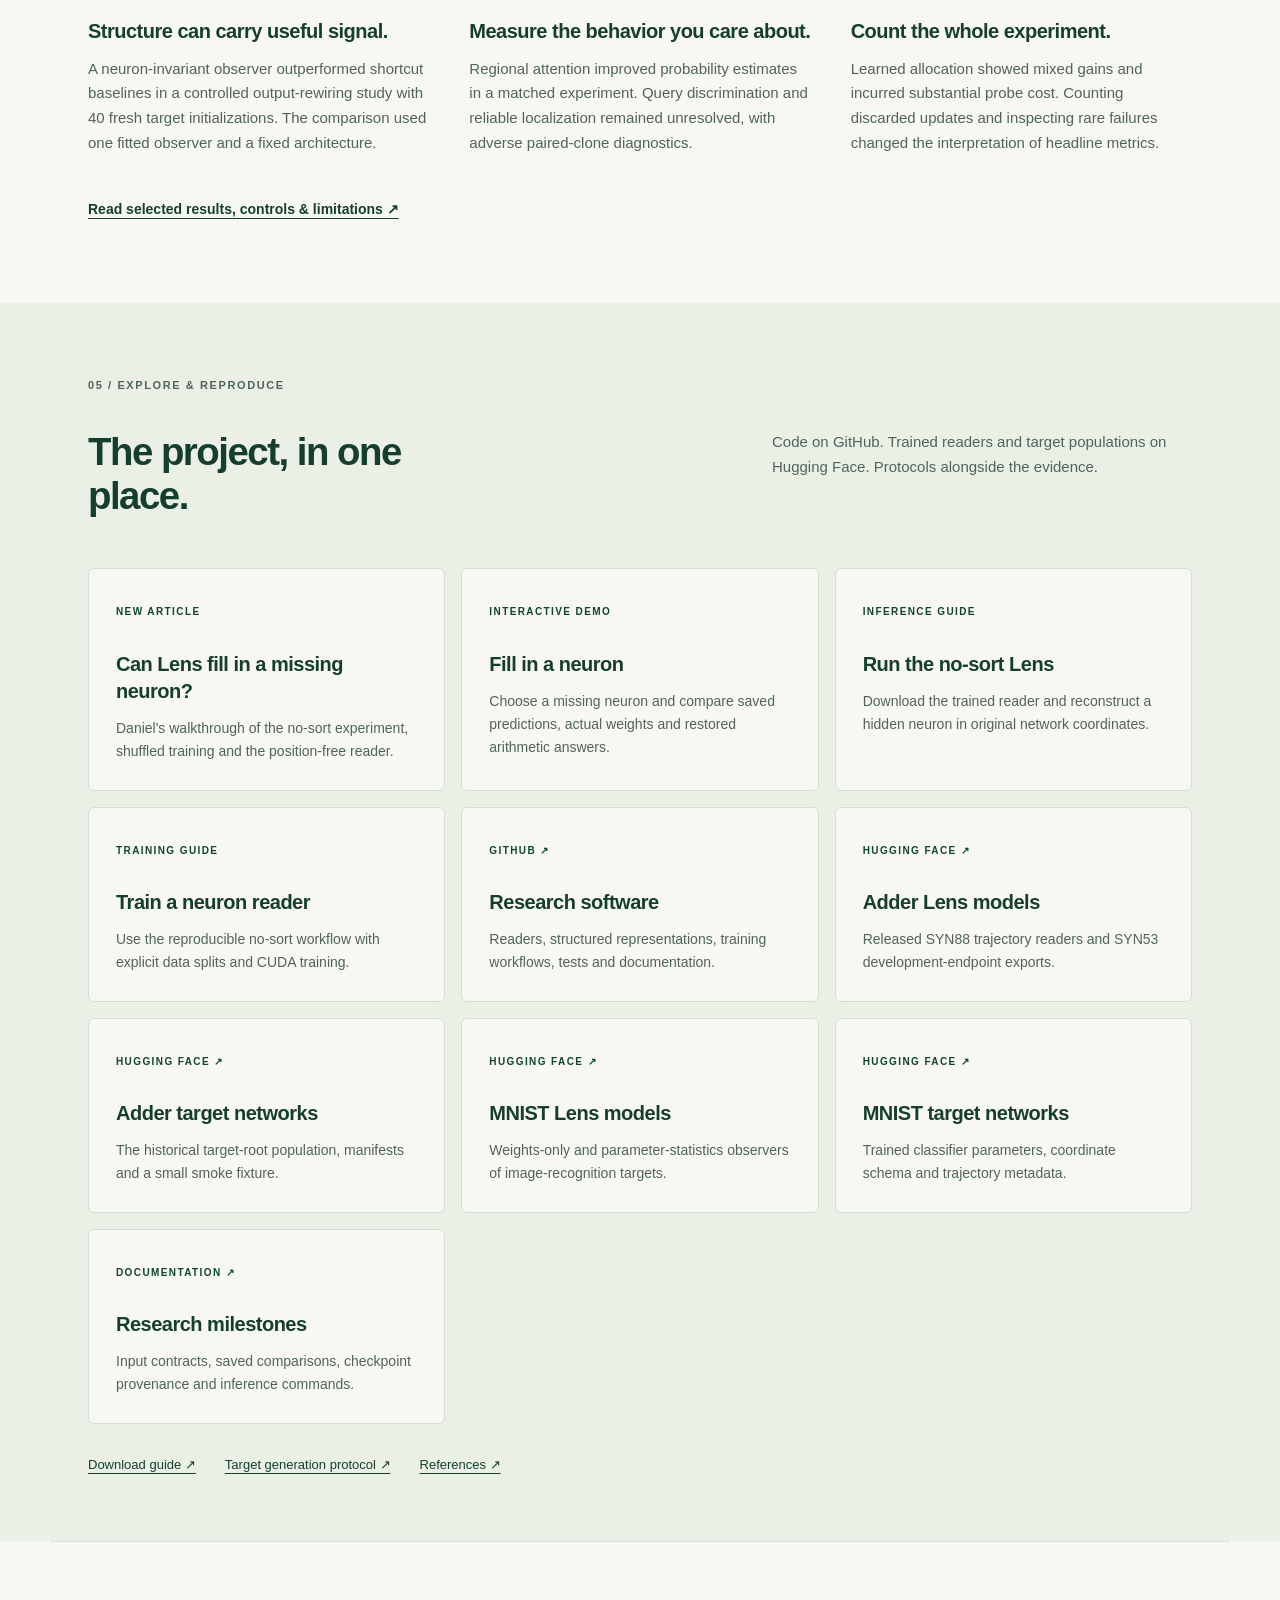
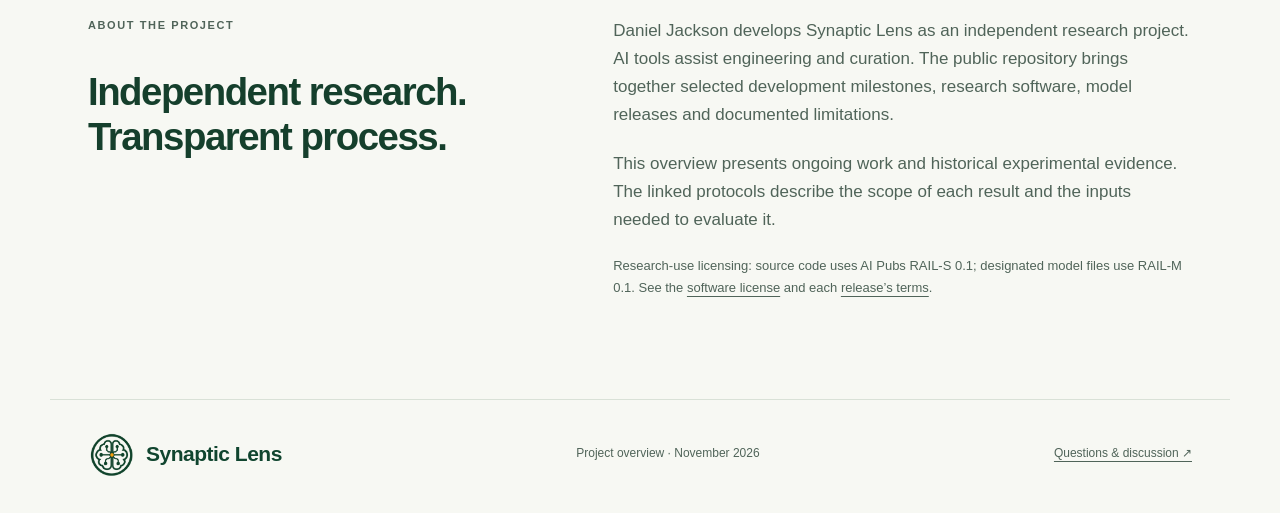
==== commit 02f3f8f2: "Publish no-sort neuron walkthrough and approved research article" ====
--- a/docs/index.html
+++ b/docs/index.html
@@ -16,14 +16,14 @@
 <meta name="twitter:image" content="https://danielrjackson.github.io/synaptic-lens/assets/synaptic-lens-dark-green-brain-logo.png">
 </head>
 <body><a class="skip" href="#main">Skip to content</a>
-<header class="wrap"><a class="brand" href="#"><img class="brand-logo" src="assets/synaptic-lens-dark-green-brain-logo.png" width="64" height="64" alt="">Synaptic Lens</a><nav aria-label="Main navigation"><a href="#overview">Overview</a><a href="#example">Adder Lens</a><a href="#image-example">Image Lens</a><a href="blog/">Blog</a><a href="#resources">Resources</a></nav></header>
+<header class="wrap"><a class="brand" href="#"><img class="brand-logo" src="assets/synaptic-lens-dark-green-brain-logo.png" width="64" height="64" alt="">Synaptic Lens</a><nav aria-label="Main navigation"><a href="#overview">Overview</a><a href="#example">Adder Lens</a><a href="examples/no-sort-neuron.html">Neuron demo</a><a href="#image-example">Image Lens</a><a href="blog/">Blog</a><a href="#resources">Resources</a></nav></header>
 <main id="main"><section class="hero wrap"><div><p class="eyebrow">INDEPENDENT AI RESEARCH · DANIEL JACKSON</p><h1>Learning to read<br>neural networks.</h1><p class="lead">What can a network’s internal structure tell us about what it has learned?</p><p class="intro">Synaptic Lens builds learned readers that examine target networks and predict their behavior. Small, controlled experiments make that question concrete.</p><div class="actions"><a class="button" href="#overview">Explore the project <span aria-hidden="true">↓</span></a><a class="text-link" href="https://github.com/danielrjackson/synaptic-lens">View on GitHub ↗</a></div></div>
 <div class="diagram" aria-label="Conceptual diagram: target network weights and activations enter a Lens reader, which predicts target behavior"><div class="diagram-head"><span>THE RESEARCH IDEA</span><span class="dot"></span></div><svg viewBox="0 0 440 270" role="img" aria-label="An illustrative network and a separate reader"><defs><linearGradient id="line"><stop stop-color="#8cc9a6"/><stop offset="1" stop-color="#ffb51b"/></linearGradient></defs><g stroke="#3f6850" stroke-width="1.3"><path d="M35 60L115 40 195 80M35 60L115 105 195 80M35 60L115 175 195 80M35 130L115 40 195 155M35 130L115 105 195 155M35 130L115 175 195 155M35 200L115 40M35 200L115 105M35 200L115 175"/></g><g fill="#164a34" stroke="#8cc9a6" stroke-width="2"><circle cx="35" cy="60" r="9"/><circle cx="35" cy="130" r="9"/><circle cx="35" cy="200" r="9"/><circle cx="115" cy="40" r="9"/><circle cx="115" cy="105" r="9"/><circle cx="115" cy="175" r="9"/><circle cx="195" cy="80" r="9"/><circle cx="195" cy="155" r="9"/></g><path d="M223 117H278" stroke="url(#line)" stroke-width="2"/><path d="M273 111L280 117 273 123" fill="none" stroke="#ffb51b" stroke-width="2"/><rect x="294" y="69" width="120" height="98" rx="18" fill="#164a34" stroke="#ffb51b"/><circle cx="354" cy="117" r="25" fill="none" stroke="#ffb51b"/><circle cx="354" cy="117" r="12" fill="#ffb51b"/><g fill="#c8d9cd" font-family="Arial,sans-serif" font-size="13"><text x="65" y="245">Target network</text><text x="322" y="197">Lens reader</text></g></svg><div class="signal"><span>Weights · structure · activations*</span><strong>Predicted behavior →</strong></div><p class="diagram-note">Conceptual illustration. Inputs vary by reader; the featured Adder Lens uses activations.</p></div></section>
 <section id="overview" class="section wrap"><div class="section-label">01 / THE OVERVIEW</div><div class="editorial"><h2>A network as<br>a research subject.</h2><div><p class="large">A trained network is a record of learning. Synaptic Lens asks how much of that record another model can read.</p><p>The project trains separate readers on representations of target networks. Depending on the experiment, a reader sees weights, structured neuron records, arithmetic queries, or query-aligned activations. It then predicts a property of the target, such as its loss or whether it will answer a particular query correctly.</p><p>Addition networks provide a controlled starting point: a small architecture, a complete set of 100 ordered digit pairs, and target populations with different initializations and training histories. That makes it possible to examine shortcuts, compare baselines, and see where a promising result breaks down.</p><p>The longer-term direction is to build useful representations of learned capabilities and investigate how they can support navigation, localization, and better training decisions.</p></div></div></section>
 <section id="example" class="feature"><div class="wrap"><div class="section-label">02 / FEATURED EXAMPLE</div><div class="feature-top"><div><p class="eyebrow">SYN88 · ACTIVATION-ASSISTED READER</p><h2>Meet the Adder Lens.</h2><p class="large">Predicting whether another network gets an addition problem right.</p></div><a class="button light" href="https://github.com/danielrjackson/synaptic-lens/blob/main/docs/ADDER_EXAMPLE.md">Run the walkthrough ↗</a></div><div class="stats"><div><strong>99.6167<span>%</span></strong><p>Historical correctness-prediction accuracy</p></div><div><strong>819,200</strong><p>Query predictions in the saved evaluation</p></div><div><strong>512</strong><p>Independent target-root families</p></div></div><figure class="workflow"><img src="assets/adder-lens-workflow.png" width="1536" height="1024" loading="lazy" alt="Target weights, an addition query and query-aligned hidden activations enter the SYN88 reader, which predicts answer correctness."><figcaption>The featured Adder Lens: seed 27, update 17,000.</figcaption></figure><div class="feature-details"><div><h3>What the reader sees</h3><p>Canonicalized weights and biases, an arithmetic query, and its hidden ReLU activations from a 20–32–19 target MLP. The reader predicts correctness; target output logits are excluded from its inputs.</p><h3>Try the released checkpoint</h3><p>The walkthrough selects seed 27 at update 17,000 by the lowest saved validation objective among three released seeds. Downloads use pinned revisions and SHA-256 checks. Inference defaults to CUDA, with an explicit small CPU alternative.</p></div><aside class="scope"><h3>Read the result in context</h3><p>This is a historical, controlled evaluation across two target-training rules and eight ages. All states of a root stay in one partition.</p><p>The same complete 100-query arithmetic suite was used to train the targets. The result measures transfer across target roots. New-input generalization and broader architecture transfer remain open questions.</p><p>The walkthrough reproduces predictions for one target root and reports its sample results.</p><a href="https://github.com/danielrjackson/synaptic-lens/blob/main/docs/ADDER_EXAMPLE.md#historical-benchmark-evidence">Metrics, selection &amp; evidence identities ↗</a></aside></div></div></section>
 <section id="image-example" class="section wrap"><div class="section-label">03 / IMAGE-RECOGNITION LENS</div><h2>Read a classifier’s weights.</h2><p class="large">Predict an MNIST classifier’s mean loss from 192 statistics of its saved parameters.</p><figure class="workflow"><img src="assets/mnist-statistics-workflow.png" width="1536" height="1024" loading="lazy" alt="A classifier’s 32 parameter tensors become 192 statistics. A 192–64–32–1 Lens predicts mean cross-entropy on a fixed evaluation suite."><figcaption>The target classifier processes images; this Lens reads its saved parameters.</figcaption></figure><p>The released tensor-statistics Lens achieved 0.17140 mean absolute error in the saved development comparison, against 0.83429 for the constant training-mean baseline. The comparison covers ten target states from two development roots.</p><p><a class="button" href="https://github.com/danielrjackson/synaptic-lens/blob/main/docs/IMAGE_EXAMPLE.md">Run the image walkthrough ↗</a></p></section>
 <section class="section wrap"><div class="section-label">04 / WHAT THE EXPERIMENTS TEACH</div><h2>Progress includes the hard parts.</h2><div class="findings"><article><span class="number">01</span><h3>Structure can carry useful signal.</h3><p>A neuron-invariant observer outperformed shortcut baselines in a controlled output-rewiring study with 40 fresh target initializations. The comparison used one fitted observer and a fixed architecture.</p></article><article><span class="number">02</span><h3>Measure the behavior you care about.</h3><p>Regional attention improved probability estimates in a matched experiment. Query discrimination and reliable localization remained unresolved, with adverse paired-clone diagnostics.</p></article><article><span class="number">03</span><h3>Count the whole experiment.</h3><p>Learned allocation showed mixed gains and incurred substantial probe cost. Counting discarded updates and inspecting rare failures changed the interpretation of headline metrics.</p></article></div><a class="text-link" href="https://github.com/danielrjackson/synaptic-lens/blob/main/docs/RESULTS.md">Read selected results, controls &amp; limitations ↗</a></section>
-<section id="resources" class="resources"><div class="wrap"><div class="section-label">05 / EXPLORE &amp; REPRODUCE</div><div class="resource-header"><h2>The project, in one place.</h2><p>Code on GitHub. Trained readers and target populations on Hugging Face. Protocols alongside the evidence.</p></div><div class="resource-grid"><a class="resource" href="https://github.com/danielrjackson/synaptic-lens"><span>GITHUB ↗</span><h3>Research software</h3><p>Readers, structured representations, training workflows, tests and documentation.</p></a><a class="resource" href="https://huggingface.co/danielrjackson/synaptic-lens-adder"><span>HUGGING FACE ↗</span><h3>Adder Lens models</h3><p>Released SYN88 trajectory readers and SYN53 development-endpoint exports.</p></a><a class="resource" href="https://huggingface.co/danielrjackson/synaptic-lens-targets-adder"><span>HUGGING FACE ↗</span><h3>Adder target networks</h3><p>The historical target-root population, manifests and a small smoke fixture.</p></a><a class="resource" href="https://huggingface.co/danielrjackson/synaptic-lens-mnist"><span>HUGGING FACE ↗</span><h3>MNIST Lens models</h3><p>Weights-only and parameter-statistics observers of image-recognition targets.</p></a><a class="resource" href="https://huggingface.co/danielrjackson/synaptic-lens-targets-mnist"><span>HUGGING FACE ↗</span><h3>MNIST target networks</h3><p>Trained classifier parameters, coordinate schema and trajectory metadata.</p></a><a class="resource" href="https://github.com/danielrjackson/synaptic-lens/blob/main/docs/milestones/README.md"><span>DOCUMENTATION ↗</span><h3>Research milestones</h3><p>Input contracts, saved comparisons, checkpoint provenance and inference commands.</p></a></div><div class="small-links"><a href="https://github.com/danielrjackson/synaptic-lens/blob/main/docs/DOWNLOADS.md">Download guide ↗</a><a href="https://github.com/danielrjackson/synaptic-lens/blob/main/docs/milestones/syn88-generation.md">Target generation protocol ↗</a><a href="https://github.com/danielrjackson/synaptic-lens/blob/main/docs/REFERENCES.md">References ↗</a></div></div></section>
+<section id="resources" class="resources"><div class="wrap"><div class="section-label">05 / EXPLORE &amp; REPRODUCE</div><div class="resource-header"><h2>The project, in one place.</h2><p>Code on GitHub. Trained readers and target populations on Hugging Face. Protocols alongside the evidence.</p></div><div class="resource-grid"><a class="resource" href="blog/filling-in-a-neuron.html"><span>NEW ARTICLE</span><h3>Can Lens fill in a missing neuron?</h3><p>Daniel's walkthrough of the no-sort experiment, shuffled training and the position-free reader.</p></a><a class="resource" href="examples/no-sort-neuron.html"><span>INTERACTIVE DEMO</span><h3>Fill in a neuron</h3><p>Choose a missing neuron and compare saved predictions, actual weights and restored arithmetic answers.</p></a><a class="resource" href="https://github.com/danielrjackson/synaptic-lens/blob/main/docs/NEURON_COMPLETION.md"><span>INFERENCE GUIDE</span><h3>Run the no-sort Lens</h3><p>Download the trained reader and reconstruct a hidden neuron in original network coordinates.</p></a><a class="resource" href="https://github.com/danielrjackson/synaptic-lens/blob/main/docs/TRAIN_NEURON_COMPLETION.md"><span>TRAINING GUIDE</span><h3>Train a neuron reader</h3><p>Use the reproducible no-sort workflow with explicit data splits and CUDA training.</p></a><a class="resource" href="https://github.com/danielrjackson/synaptic-lens"><span>GITHUB ↗</span><h3>Research software</h3><p>Readers, structured representations, training workflows, tests and documentation.</p></a><a class="resource" href="https://huggingface.co/danielrjackson/synaptic-lens-adder"><span>HUGGING FACE ↗</span><h3>Adder Lens models</h3><p>Released SYN88 trajectory readers and SYN53 development-endpoint exports.</p></a><a class="resource" href="https://huggingface.co/danielrjackson/synaptic-lens-targets-adder"><span>HUGGING FACE ↗</span><h3>Adder target networks</h3><p>The historical target-root population, manifests and a small smoke fixture.</p></a><a class="resource" href="https://huggingface.co/danielrjackson/synaptic-lens-mnist"><span>HUGGING FACE ↗</span><h3>MNIST Lens models</h3><p>Weights-only and parameter-statistics observers of image-recognition targets.</p></a><a class="resource" href="https://huggingface.co/danielrjackson/synaptic-lens-targets-mnist"><span>HUGGING FACE ↗</span><h3>MNIST target networks</h3><p>Trained classifier parameters, coordinate schema and trajectory metadata.</p></a><a class="resource" href="https://github.com/danielrjackson/synaptic-lens/blob/main/docs/milestones/README.md"><span>DOCUMENTATION ↗</span><h3>Research milestones</h3><p>Input contracts, saved comparisons, checkpoint provenance and inference commands.</p></a></div><div class="small-links"><a href="https://github.com/danielrjackson/synaptic-lens/blob/main/docs/DOWNLOADS.md">Download guide ↗</a><a href="https://github.com/danielrjackson/synaptic-lens/blob/main/docs/milestones/syn88-generation.md">Target generation protocol ↗</a><a href="https://github.com/danielrjackson/synaptic-lens/blob/main/docs/REFERENCES.md">References ↗</a></div></div></section>
 <section class="section wrap about"><div><div class="section-label">ABOUT THE PROJECT</div><h2>Independent research.<br>Transparent process.</h2></div><div><p>Daniel Jackson develops Synaptic Lens as an independent research project. AI tools assist engineering and curation. The public repository brings together selected development milestones, research software, model releases and documented limitations.</p><p>This overview presents ongoing work and historical experimental evidence. The linked protocols describe the scope of each result and the inputs needed to evaluate it.</p><p class="license">Research-use licensing: source code uses AI Pubs RAIL-S 0.1; designated model files use RAIL-M 0.1. See the <a href="https://github.com/danielrjackson/synaptic-lens/blob/main/LICENSE.md">software license</a> and each <a href="https://github.com/danielrjackson/synaptic-lens/blob/main/docs/ARTIFACTS.md">release’s terms</a>.</p></div></section></main>
 <footer class="wrap"><a class="brand" href="#"><img class="brand-logo" src="assets/synaptic-lens-dark-green-brain-logo.png" width="64" height="64" alt="">Synaptic Lens</a><span>Project overview · November 2026</span><a href="https://github.com/danielrjackson/synaptic-lens/issues">Questions &amp; discussion ↗</a></footer>
 </body></html>
